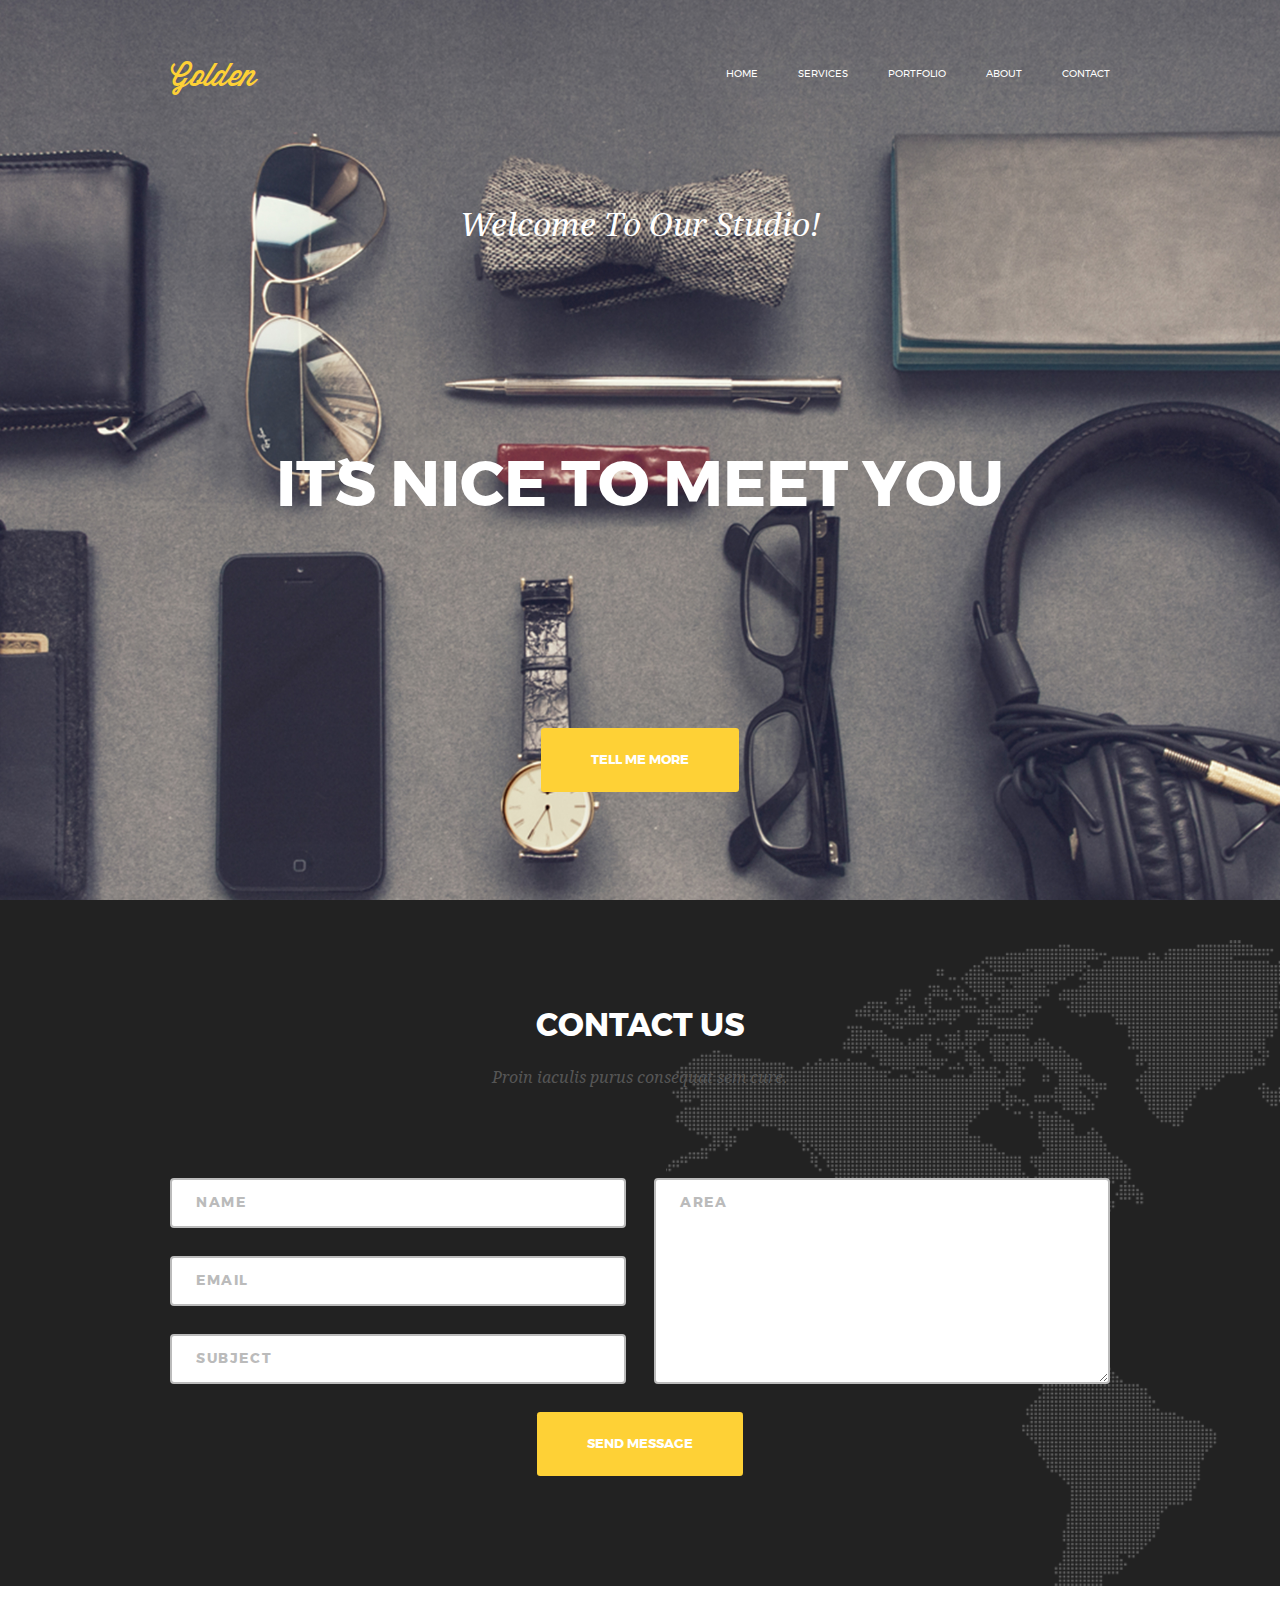
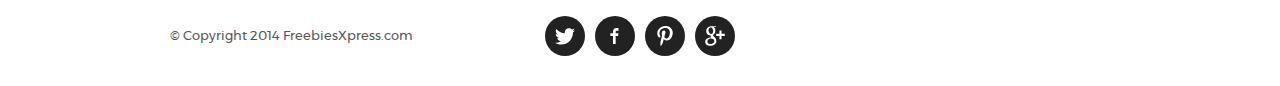
==== index.html @ 8f86c49f "first comit" ====
<!DOCTYPE html>
<html lang="en">

<head>
    <meta charset="UTF-8">
    <meta http-equiv="X-UA-Compatible" content="IE=edge">
    <meta name="viewport" content="width=device-width, initial-scale=1.0">
    <title>Golden One</title>
    <link rel="stylesheet" href="./style/style.css">
    <link rel="stylesheet" href="./style/font-family.css">
</head>

<body>
    <div class="container">

        <header class="header">
            <div class="wrapper">
                <div class="nav">
                    <div class="logo">Golden</div>
                    <nav class="menu">
                        <a href="#" class="menu_item">home</a>
                        <a href="#" class="menu_item">services</a>
                        <a href="#" class="menu_item">portfolio</a>
                        <a href="#" class="menu_item">about</a>
                        <a href="#" class="menu_item">contact</a>
                    </nav>
                </div>
                <div class="title-container">
                    <div class="subtitle">Welcome to our studio!</div>
                    <h1 class="title">it`s nice to meet you</h1>
                    <button>tell me more</button>
                </div>
            </div>
        </header>

        <main class="main">

            <div class="contact-container">
                <div class="wrapper">
                    <h2 class="title">Contact us</h2>
                    <div class="subtitle">Proin iaculis purus consequat sem cure.</div>
                    <form action="post">
                        <input class="input-data" type="text" id="name" placeholder="name">
                        <input class="input-data" type="email" id="email" placeholder="email">
                        <input class="input-data" type="text" id="subject" placeholder="subject">
                        <textarea class="input-data" name="message" id="message" cols="auto" rows="auto" placeholder="area"></textarea>
                        <button type="submit">send message</button>
                    </form>
                </div>
            </div>

        </main>
        <footer class="footer">
            <div class="wrapper">
                <div class="copyright">© Copyright 2014 FreebiesXpress.com</div>
                <div class="icons">
                    <a href="#" class="icon">
                        <svg fill="#fff" viewBox="0 0 50 50" width="100%" height="100%">
                            <path
                                d="M 50.0625 10.4375 C 48.214844 11.257813 46.234375 11.808594 44.152344 12.058594 C 46.277344 10.785156 47.910156 8.769531 48.675781 6.371094 C 46.691406 7.546875 44.484375 8.402344 42.144531 8.863281 C 40.269531 6.863281 37.597656 5.617188 34.640625 5.617188 C 28.960938 5.617188 24.355469 10.21875 24.355469 15.898438 C 24.355469 16.703125 24.449219 17.488281 24.625 18.242188 C 16.078125 17.8125 8.503906 13.71875 3.429688 7.496094 C 2.542969 9.019531 2.039063 10.785156 2.039063 12.667969 C 2.039063 16.234375 3.851563 19.382813 6.613281 21.230469 C 4.925781 21.175781 3.339844 20.710938 1.953125 19.941406 C 1.953125 19.984375 1.953125 20.027344 1.953125 20.070313 C 1.953125 25.054688 5.5 29.207031 10.199219 30.15625 C 9.339844 30.390625 8.429688 30.515625 7.492188 30.515625 C 6.828125 30.515625 6.183594 30.453125 5.554688 30.328125 C 6.867188 34.410156 10.664063 37.390625 15.160156 37.472656 C 11.644531 40.230469 7.210938 41.871094 2.390625 41.871094 C 1.558594 41.871094 0.742188 41.824219 -0.0585938 41.726563 C 4.488281 44.648438 9.894531 46.347656 15.703125 46.347656 C 34.617188 46.347656 44.960938 30.679688 44.960938 17.09375 C 44.960938 16.648438 44.949219 16.199219 44.933594 15.761719 C 46.941406 14.3125 48.683594 12.5 50.0625 10.4375 Z" />
                        </svg>
                    </a>
                    <a href="#" class="icon">
                        <svg fill="#fff" viewBox="0 0 30 30" width="100%" height="100%">
                            <path
                                d="M12,27V15H8v-4h4V8.852C12,4.785,13.981,3,17.361,3c1.619,0,2.475,0.12,2.88,0.175V7h-2.305C16.501,7,16,7.757,16,9.291V11 h4.205l-0.571,4H16v12H12z" />
                        </svg>
                    </a>
                    <a href="#" class="icon">
                        <svg fill="#fff" viewBox="0 0 774 1000.2" width="100%" height="100%">
                            <path
                                d="M0 359c0-42 8.8-83.7 26.5-125s43-79.7 76-115 76.3-64 130-86S345.7 0 411 0c106 0 193 32.7 261 98s102 142.3 102 231c0 114-28.8 208.2-86.5 282.5S555.3 723 464 723c-30 0-58.2-7-84.5-21s-44.8-31-55.5-51l-40 158c-3.3 12.7-7.7 25.5-13 38.5S259.8 873 253.5 885c-6.3 12-12.7 23.3-19 34s-12.7 20.7-19 30-11.8 17.2-16.5 23.5-9 11.8-13 16.5l-6 8c-2 2.7-4.7 3.7-8 3s-5.3-2.7-6-6c0-.7-.5-5.3-1.5-14s-2-17.8-3-27.5-2-22.2-3-37.5-1.3-30.2-1-44.5 1.3-30.2 3-47.5 4.2-33.3 7.5-48c7.3-31.3 32-135.7 74-313-5.3-10.7-9.7-23.5-13-38.5s-5-27.2-5-36.5l-1-15c0-42.7 10.8-78.2 32.5-106.5S303.3 223 334 223c24.7 0 43.8 8.2 57.5 24.5S412 284.3 412 309c0 15.3-2.8 34.2-8.5 56.5s-13.2 48-22.5 77-16 52.5-20 70.5c-6.7 30-.8 56 17.5 78s42.8 33 73.5 33c52.7 0 96.2-29.8 130.5-89.5S634 402.7 634 318c0-64.7-21-117.5-63-158.5S470.3 98 395 98c-84 0-152.2 27-204.5 81S112 297.7 112 373c0 44.7 12.7 82.3 38 113 8.7 10 11.3 20.7 8 32-1.3 3.3-3.3 11-6 23s-4.7 19.7-6 23c-1.3 7.3-4.7 12.2-10 14.5s-11.3 2.2-18-.5c-39.3-16-68.8-43.5-88.5-82.5S0 411 0 359z" />
                        </svg>
                    </a>
                    <a href="#" class="icon">
                        <svg fill="#fff" width="100%" height="100%" viewBox="0 0 1000 1000">
                            <path
                                d="M62,254.4c0,83.2,27.3,143.2,81.1,178.5c44,28.9,95.2,33.2,121.7,33.2c6.5,0,11.6-0.3,15.2-0.5c0,0-8.4,55.9,32.3,111.2l-1.8,0c-70.5,0-300.4,15-300.4,207.5C10,980,221.2,989.9,263.5,989.9c3.3,0,5.2-0.1,5.2-0.1c0.5,0,3.5,0.1,8.7,0.1c27.2,0,97.5-3.5,162.7-35.8c84.6-41.9,127.6-114.6,127.6-216.3c0-98.3-65.4-156.8-113.2-199.5c-29.2-26-54.3-48.5-54.3-70.4c0-22.3,18.4-39,41.7-60.2c37.7-34.3,73.2-83.1,73.2-175.5c0-81.2-10.3-135.6-74-170.2c6.6-3.5,30.1-6,41.7-7.6c34.5-4.8,85-10.2,85-38.9V10H316.3C313.8,10.1,62,19.6,62,254.4z M467.9,756.2c4.8,78.3-61,136.1-159.7,143.4c-100.3,7.5-182.9-38.5-187.7-116.7c-2.3-37.6,13.9-74.4,45.7-103.7c32.2-29.7,76.5-48,124.6-51.7c5.7-0.4,11.3-0.6,16.9-0.6C400.5,626.9,463.4,682.5,467.9,756.2z M402.3,200.8c24.7,88.4-12.6,180.7-71.9,197.8c-6.8,1.9-13.9,3-21,3c-54.4,0-108.3-56-128.2-133.2c-11.2-43.4-10.3-81.3,2.5-117.7c12.6-35.8,35.2-60.1,63.6-68.2c6.8-2,13.9-3,21-3C333.9,79.4,376.1,107.2,402.3,200.8z M826,393.2v-167H722.1v167H558V499h164v167H826V499h164V393.2H826z" />
                        </svg>
                    </a>
                </div>
            </div>
        </footer>
    </div>

    <!-- script -->
    <script scr="js/script.js"></script>
</body>

</html>
---- style/style.css ----
:root {
  --white: #fff;
  --orange: #fed136;
  --lightGray: #bbbbbb;
  --gray: #555555;
  --black: #222;
}

* {
  margin: 0;
  padding: 0;
  -webkit-box-sizing: border-box;
          box-sizing: border-box;
  list-style: none;
  text-decoration: none;
}

html,
body {
  height: 100%;
  color: var(--black);
  font-family: "roboto_slab";
}

h1,
h2,
h3,
h4,
.title {
  font-family: "montserrat";
  font-weight: bold;
  text-align: center;
}

h1,
h2 {
  text-transform: uppercase;
}

h2 {
  font-size: 2rem;
}

h3,
h4 {
  text-transform: capitalize;
}

button {
  font-family: "montserrat";
  font-weight: bold;
  text-transform: uppercase;
  color: var(--white);
  padding: 25px 50px;
  background-color: var(--orange);
  border: none;
  border-radius: 0.2rem;
  display: block;
  margin: 0 auto;
}

.subtitle {
  font-family: "droid_serif";
  font-style: italic;
  text-align: center;
  margin-top: 1.5rem;
}

.wrapper {
  max-width: 940px;
  margin: 0 auto;
}

.container {
  min-height: 100%;
  display: -webkit-box;
  display: -ms-flexbox;
  display: flex;
  -webkit-box-orient: vertical;
  -webkit-box-direction: normal;
      -ms-flex-direction: column;
          flex-direction: column;
  -webkit-box-pack: justify;
      -ms-flex-pack: justify;
          justify-content: space-between;
}

.header {
  background-image: url("../media/image/Background Image@2x.jpg");
  background-position: center;
  background-size: cover;
  height: 100vh;
  width: 100%;
  color: var(--white);
  padding: 50px 0;
}

.header .wrapper {
  height: 100%;
}

.header .nav {
  display: -webkit-box;
  display: -ms-flexbox;
  display: flex;
  -webkit-box-orient: horizontal;
  -webkit-box-direction: normal;
      -ms-flex-direction: row;
          flex-direction: row;
  -webkit-box-pack: justify;
      -ms-flex-pack: justify;
          justify-content: space-between;
}

.header .nav .logo {
  font-family: "wisdom";
  font-size: 2rem;
  color: var(--orange);
}

.header .nav .menu {
  font-family: "montserrat";
  font-size: 10px;
  text-transform: uppercase;
  display: -webkit-box;
  display: -ms-flexbox;
  display: flex;
  gap: 40px;
  -webkit-box-orient: horizontal;
  -webkit-box-direction: normal;
      -ms-flex-direction: row;
          flex-direction: row;
  -webkit-box-align: center;
      -ms-flex-align: center;
          align-items: center;
}

.header .nav .menu a {
  color: var(--white);
}

@media (max-width: 550px) {
  .header .nav {
    -webkit-box-orient: vertical;
    -webkit-box-direction: normal;
        -ms-flex-direction: column;
            flex-direction: column;
    -webkit-box-align: center;
        -ms-flex-align: center;
            align-items: center;
  }
  .header .nav .logo {
    -ms-flex-item-align: start;
        align-self: flex-start;
  }
  .header .nav .menu {
    margin-top: 30px;
    gap: 20px;
  }
}

.header .title-container {
  display: -webkit-box;
  display: -ms-flexbox;
  display: flex;
  -webkit-box-orient: vertical;
  -webkit-box-direction: normal;
      -ms-flex-direction: column;
          flex-direction: column;
  -ms-flex-pack: distribute;
      justify-content: space-around;
  min-height: 100%;
}

.header h1 {
  font-size: 4rem;
}

.header .subtitle {
  font-size: 2rem;
  text-transform: capitalize;
  margin: 0;
}

.main .contact-container {
  background-color: var(--black);
  background-image: url("../media/image/contact_bg.png");
  background-repeat: no-repeat;
  background-position: right bottom;
  padding: 110px 0;
}

.main .contact-container .title {
  color: var(--white);
}

.main .contact-container .subtitle {
  color: var(--gray);
}

.main .contact-container form {
  display: -ms-grid;
  display: grid;
  -ms-grid-columns: (1fr)[2];
      grid-template-columns: repeat(2, 1fr);
  grid-gap: 28px;
  margin-top: 90px;
}

.main .contact-container form input,
.main .contact-container form textarea {
  font-family: "montserrat";
  font-weight: bold;
  color: var(--gray);
  font-size: 14px;
  letter-spacing: 0.05rem;
  background-color: var(--white);
  border: 2px solid var(--lightGray);
  border-radius: 4px;
  padding: 1rem 1.5rem;
}

.main .contact-container form input::-webkit-input-placeholder,
.main .contact-container form textarea::-webkit-input-placeholder {
  color: var(--lightGray);
  letter-spacing: 0.1rem;
  text-transform: uppercase;
}

.main .contact-container form input:-ms-input-placeholder,
.main .contact-container form textarea:-ms-input-placeholder {
  color: var(--lightGray);
  letter-spacing: 0.1rem;
  text-transform: uppercase;
}

.main .contact-container form input::-ms-input-placeholder,
.main .contact-container form textarea::-ms-input-placeholder {
  color: var(--lightGray);
  letter-spacing: 0.1rem;
  text-transform: uppercase;
}

.main .contact-container form input::placeholder,
.main .contact-container form textarea::placeholder {
  color: var(--lightGray);
  letter-spacing: 0.1rem;
  text-transform: uppercase;
}

.main .contact-container form textarea {
  -ms-grid-column: 2;
  -ms-grid-column-span: 1;
  grid-column: 2/3;
  -ms-grid-row: 1;
  -ms-grid-row-span: 3;
  grid-row: 1/4;
}

.main .contact-container form button {
  -ms-grid-column: 1;
  -ms-grid-column-span: 2;
  grid-column: 1/3;
}

@media (max-width: 768px) {
  .main .contact-container form {
    display: -ms-grid;
    display: grid;
    -ms-grid-columns: (1fr)[1];
        grid-template-columns: repeat(1, 1fr);
    -ms-grid-rows: (1fr)[6];
        grid-template-rows: repeat(6, 1fr);
    margin-left: 40px;
    margin-right: 40px;
  }
  .main .contact-container form textarea {
    -ms-grid-column: 1;
    -ms-grid-column-span: 1;
    grid-column: 1/2;
    -ms-grid-row: 4;
    -ms-grid-row-span: 2;
    grid-row: 4/6;
  }
  .main .contact-container form button {
    -ms-grid-column: 1;
    -ms-grid-column-span: 1;
    grid-column: 1/2;
  }
}

.footer {
  background-color: var(--white);
  padding: 30px 0;
  position: relative;
}

.footer .wrapper {
  display: -webkit-box;
  display: -ms-flexbox;
  display: flex;
  gap: 20px;
}

.footer .copyright {
  font-family: "montserrat";
  font-size: 0.8rem;
  color: var(--gray);
  -ms-flex-item-align: center;
      -ms-grid-row-align: center;
      align-self: center;
  position: absolute;
  text-align: center;
}

.footer .icons {
  display: -webkit-box;
  display: -ms-flexbox;
  display: flex;
  gap: 10px;
  margin: 0 auto;
}

.footer .icon {
  width: 40px;
  height: 40px;
  padding: 10px;
  background-color: var(--black);
  border-radius: 50%;
}

@media (max-width: 820px) {
  .footer {
    padding-bottom: 80px;
  }
  .footer .copyright {
    left: 50%;
    bottom: 30px;
    -webkit-transform: translate(-50%);
            transform: translate(-50%);
  }
}
/*# sourceMappingURL=style.css.map */
---- style/font-family.css ----
@font-face {
  font-family: 'wisdom';
  src: url("../font-family/d6ced0df95b7cc53e0eae88817930d08-webfont.woff2") format("woff2"), url("../font-family/d6ced0df95b7cc53e0eae88817930d08-webfont.woff") format("woff");
  font-weight: normal;
  font-style: normal;
}

@font-face {
  font-family: 'roboto_slab';
  src: url("../font-family/robotoslab-regular-webfont.woff2") format("woff2"), url("../font-family/robotoslab-regular-webfont.woff") format("woff");
  font-weight: normal;
  font-style: normal;
}

@font-face {
  font-family: 'montserrat';
  src: url("../font-family/montserrat-regular-webfont.woff2") format("woff2"), url("../font-family/montserrat-regular-webfont.woff") format("woff");
  font-weight: normal;
  font-style: normal;
}

@font-face {
  font-family: 'montserrat';
  src: url("../font-family/montserrat-bold-webfont.woff2") format("woff2"), url("../font-family/montserrat-bold-webfont.woff") format("woff");
  font-weight: bold;
  font-style: normal;
}

@font-face {
  font-family: 'droid_serif';
  src: url("../font-family/droidserif-italic-webfont.woff2") format("woff2"), url("../font-family/droidserif-italic-webfont.woff") format("woff");
  font-weight: normal;
  font-style: italic;
}
/*# sourceMappingURL=font-family.css.map */
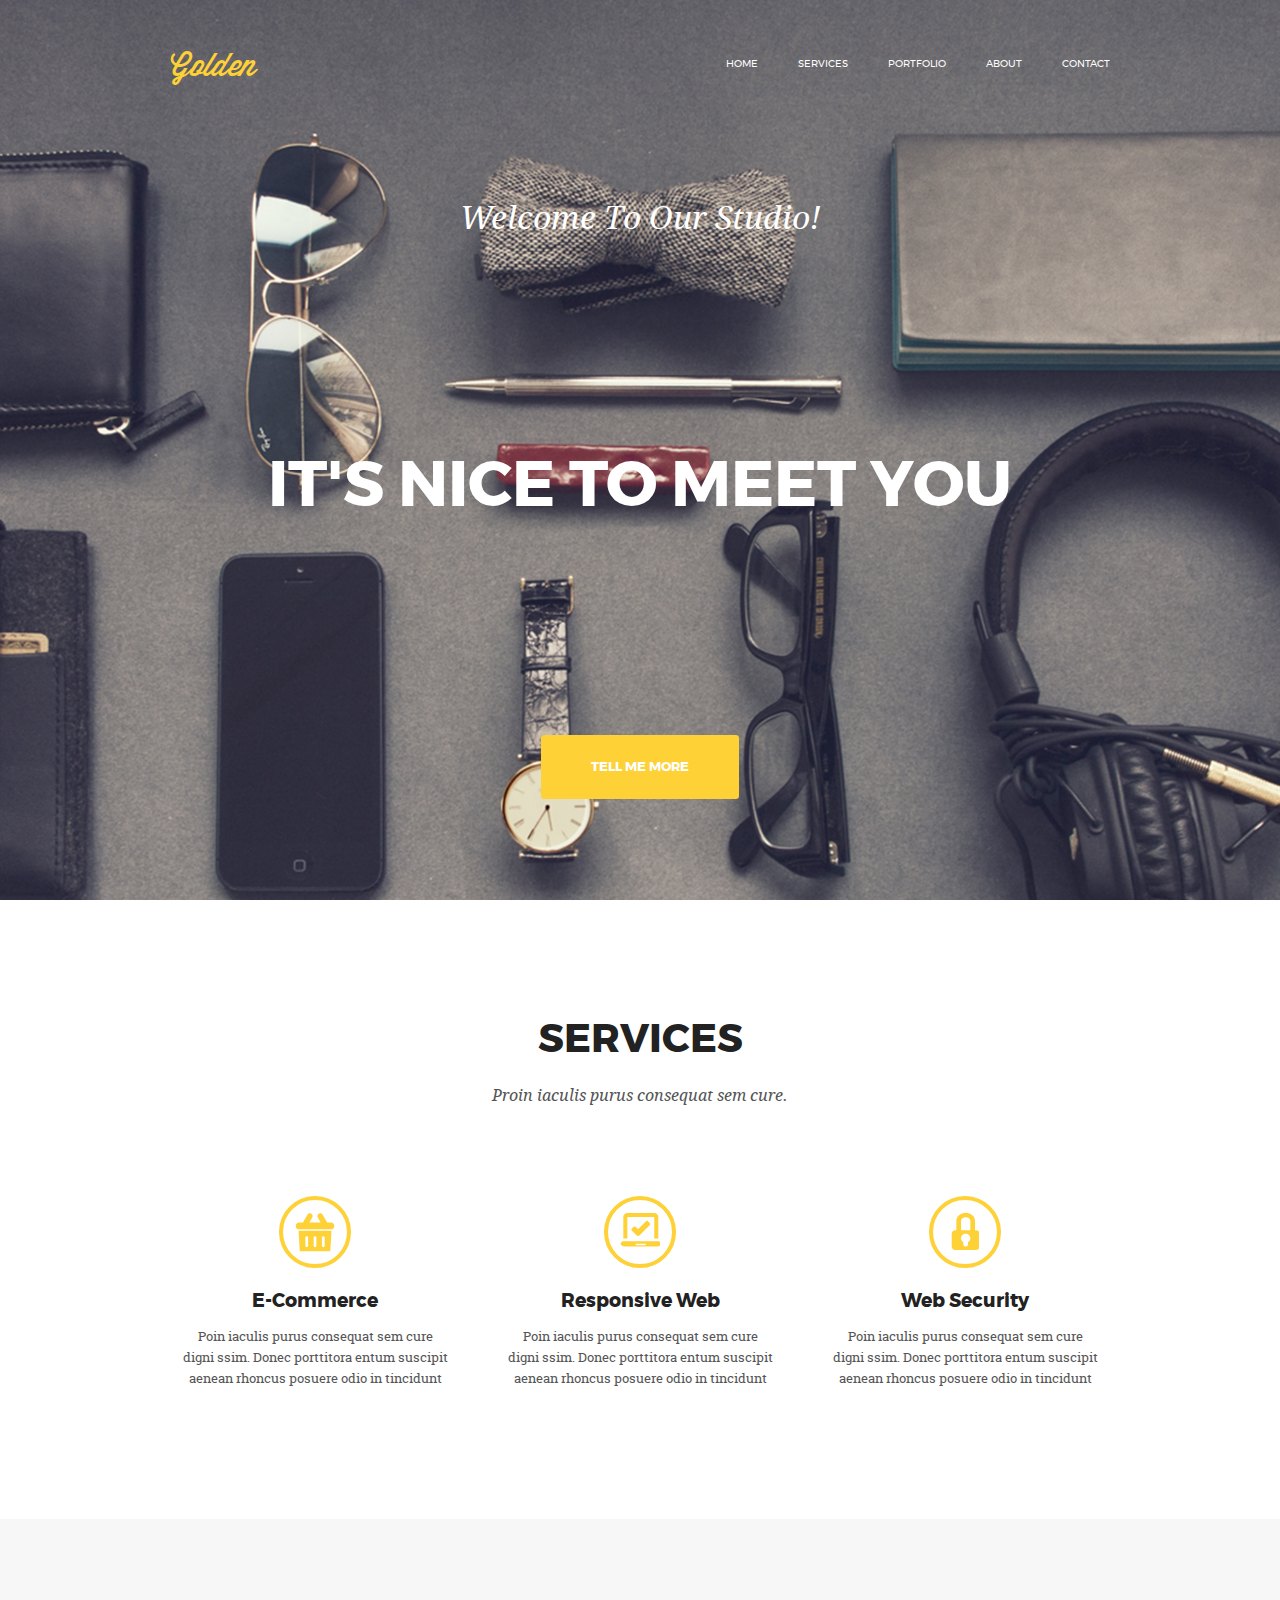
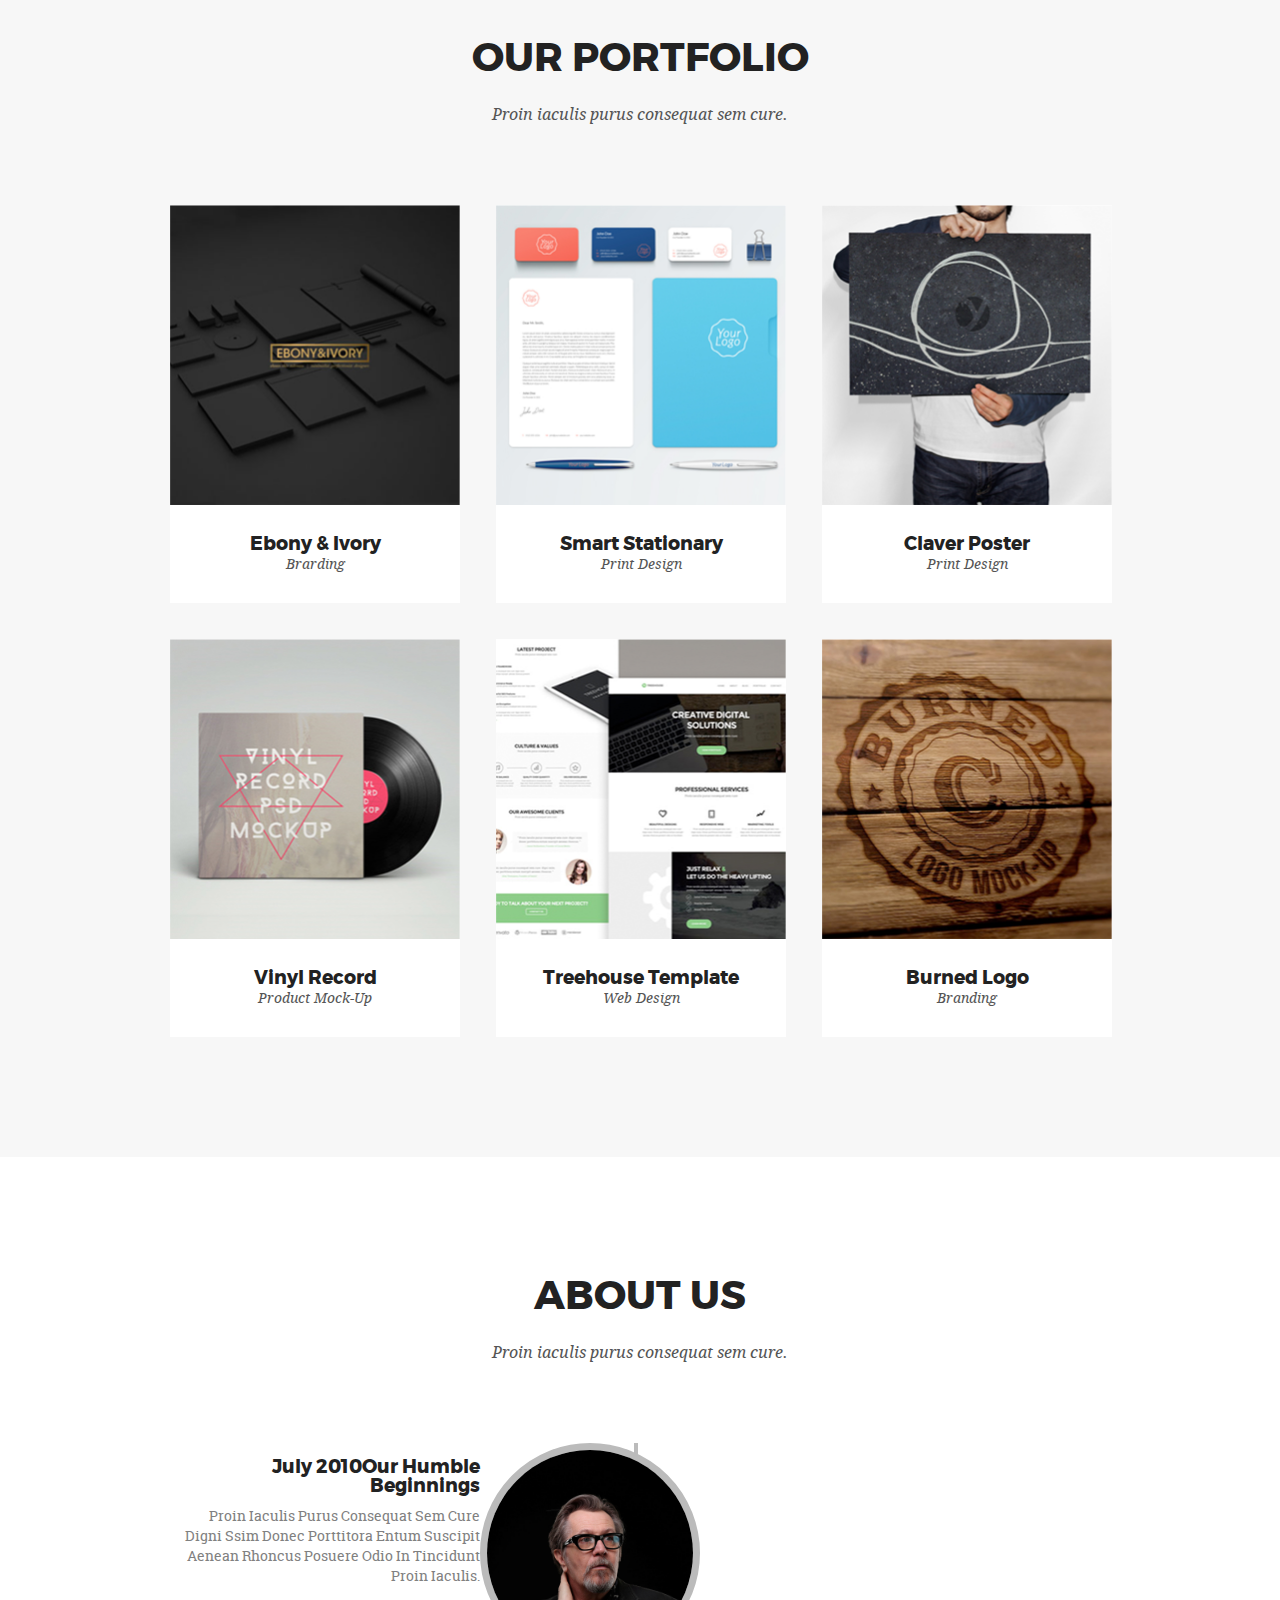
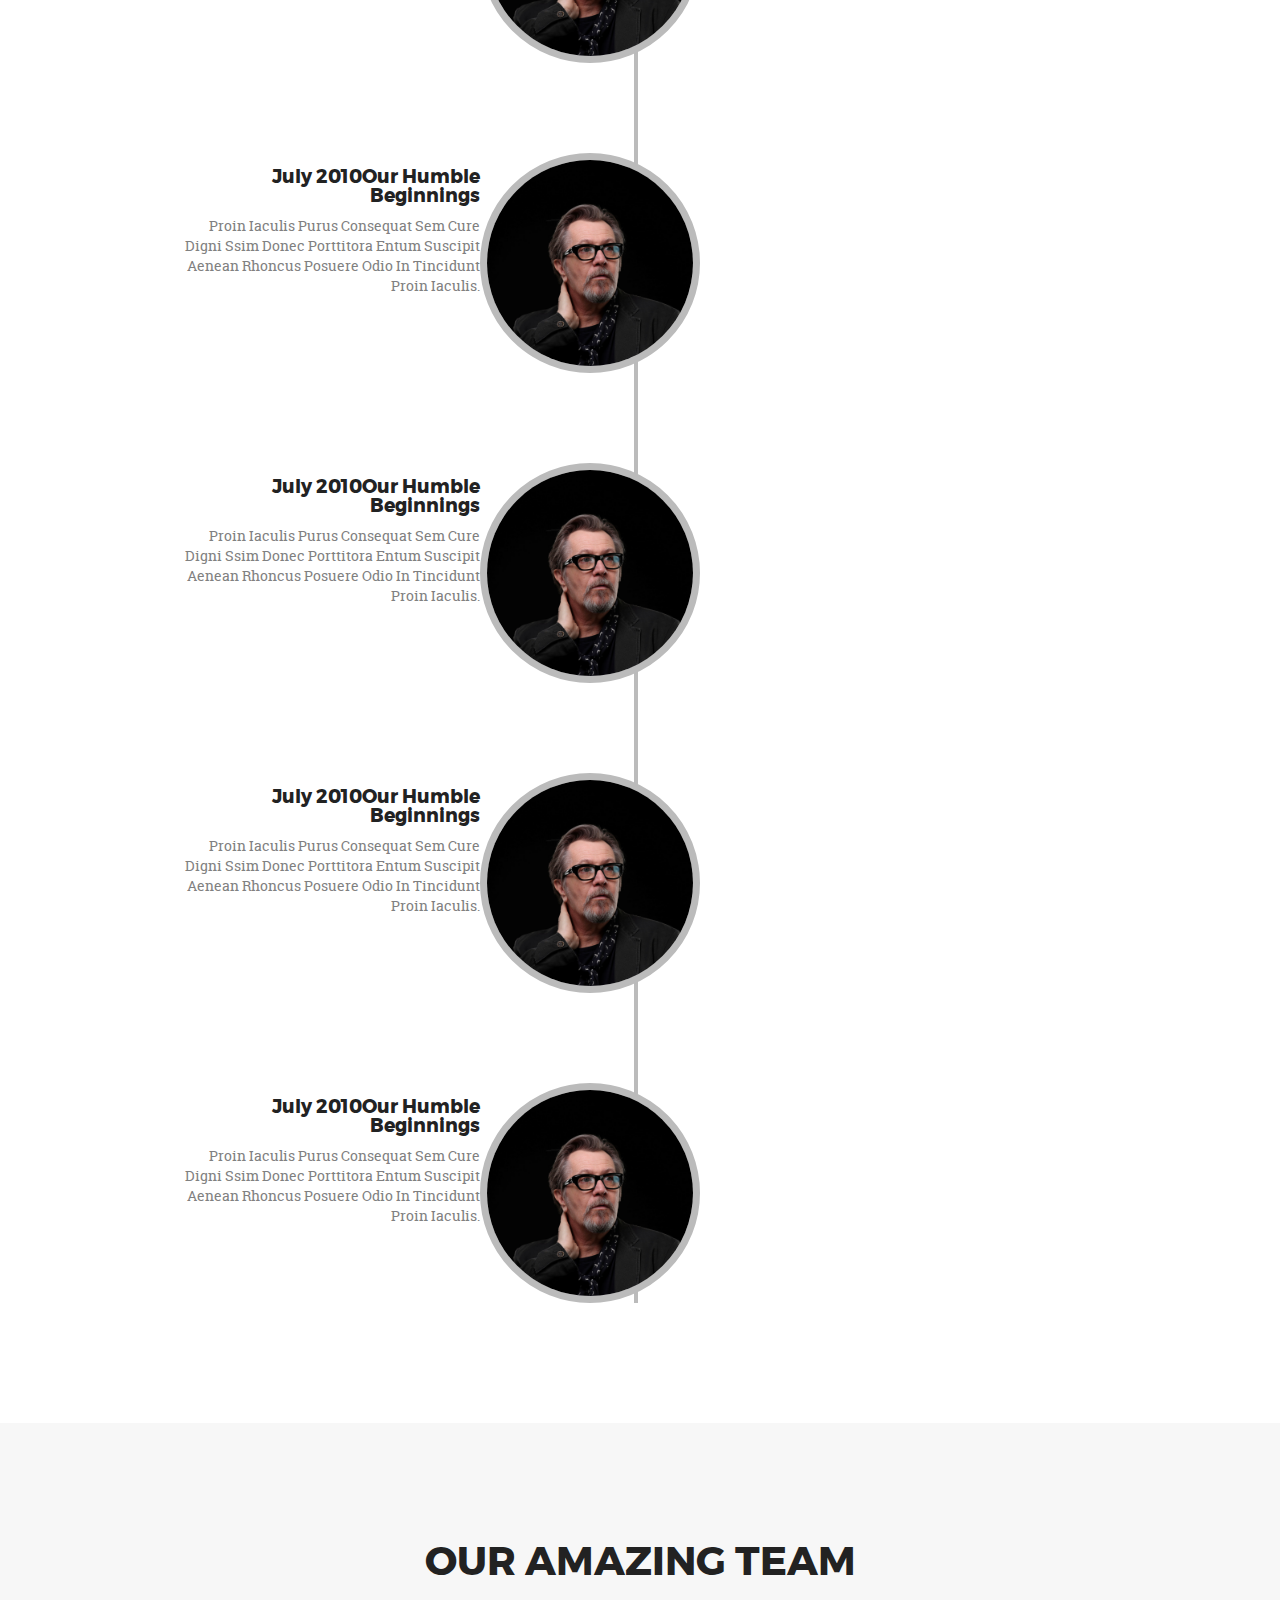
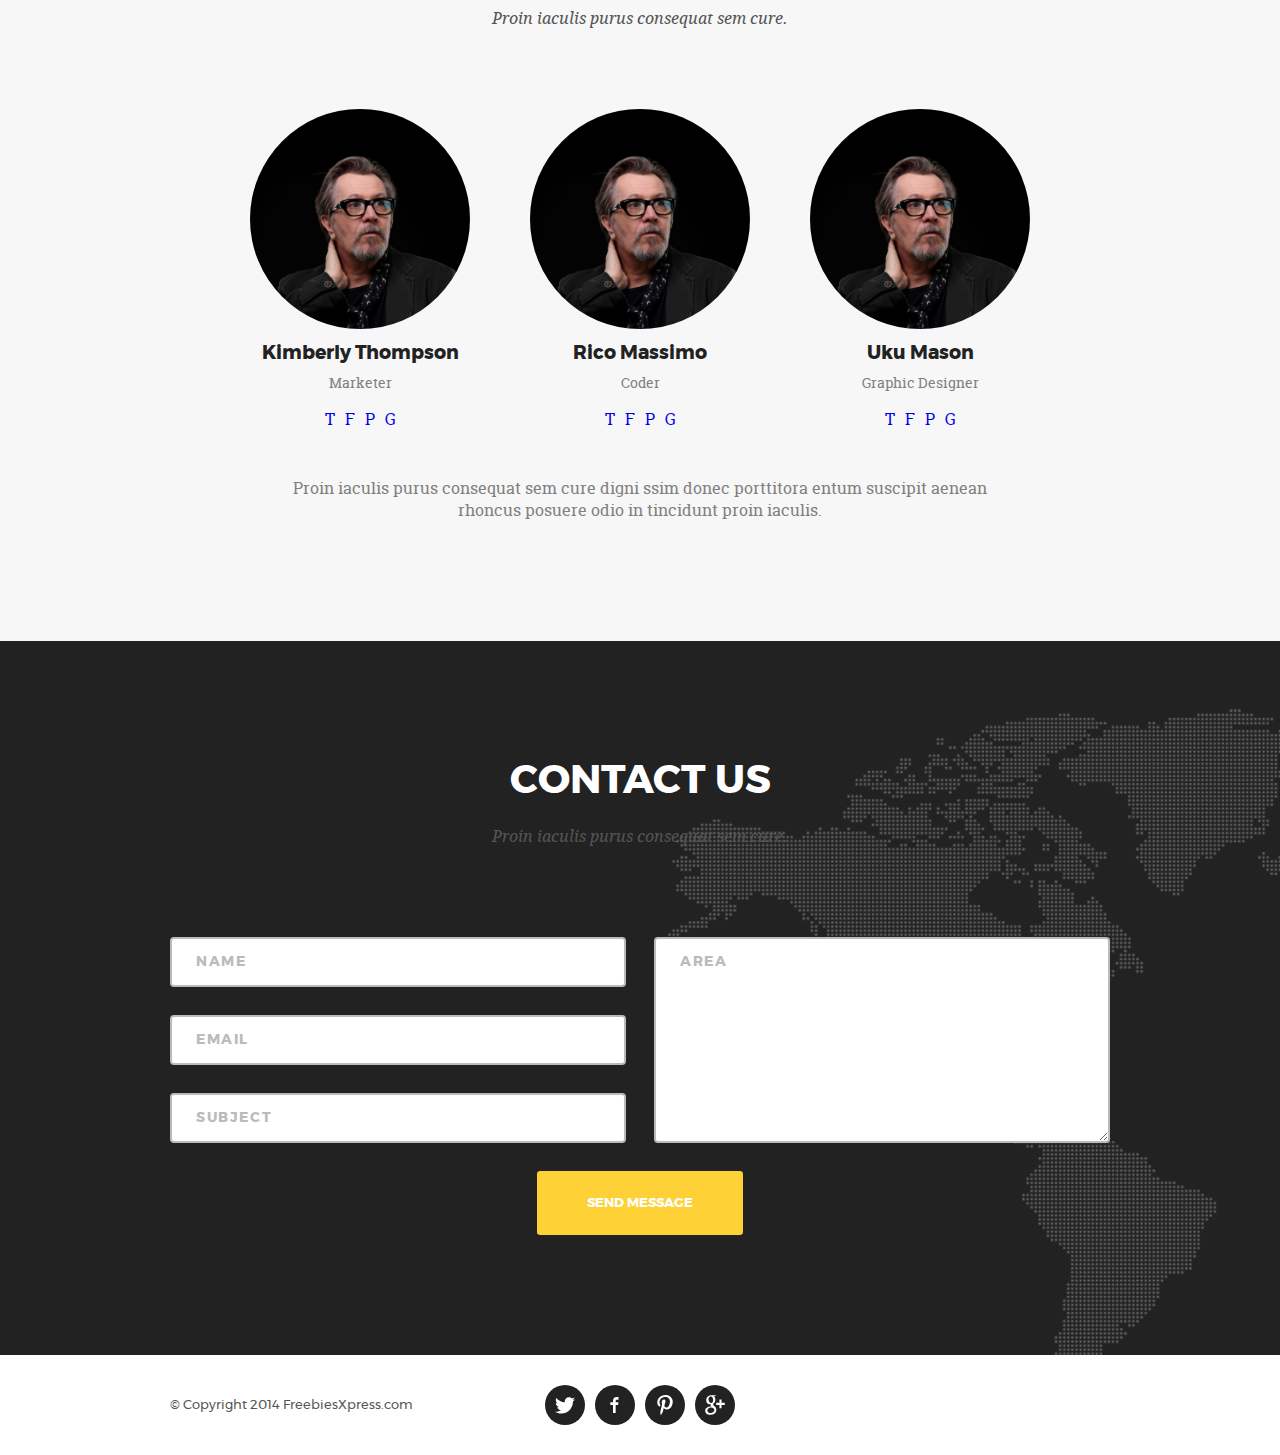
==== commit 9455b9f0: "add content in index.html" ====
--- a/index.html
+++ b/index.html
@@ -27,7 +27,7 @@
                 </div>
                 <div class="title-container">
                     <div class="subtitle">Welcome to our studio!</div>
-                    <h1 class="title">it`s nice to meet you</h1>
+                    <h1 class="title">it's nice to meet you</h1>
                     <button>tell me more</button>
                 </div>
             </div>
@@ -35,15 +35,220 @@
 
         <main class="main">
 
+            <div class="services-container">
+                <div class="wrapper">
+                    <h2>services</h2>
+                    <div class="subtitle">Proin iaculis purus consequat sem cure.</div>
+                    <div class="cards-container">
+                        <div class="card">
+                            <div class="icon">
+                                <svg width="40px" height="39px">
+                                    <path fill-rule="evenodd"
+                                        d="M35.860,16.331 L4.197,16.331 C2.296,16.331 0.755,14.790 0.755,12.889 C0.755,10.989 2.296,9.448 4.197,9.448 L8.091,9.448 C8.152,9.227 8.232,9.010 8.351,8.802 L12.481,1.649 C13.242,0.332 14.925,-0.120 16.242,0.641 C17.559,1.402 18.010,3.085 17.250,4.402 L14.337,9.448 L25.719,9.448 L22.806,4.402 C22.046,3.085 22.497,1.402 23.814,0.641 C25.131,-0.120 26.815,0.332 27.575,1.649 L31.705,8.802 C31.825,9.010 31.904,9.227 31.965,9.448 L35.860,9.448 C37.761,9.448 39.302,10.989 39.302,12.889 C39.302,14.790 37.761,16.331 35.860,16.331 ZM35.277,38.358 L4.779,38.358 L3.588,17.708 L36.469,17.708 L35.277,38.358 ZM13.145,24.591 C13.145,23.830 12.528,23.215 11.768,23.215 C11.008,23.215 10.392,23.830 10.392,24.591 L10.392,32.851 C10.392,33.611 11.008,34.228 11.768,34.228 C12.528,34.228 13.145,33.611 13.145,32.851 L13.145,24.591 ZM21.405,24.591 C21.405,23.830 20.789,23.215 20.028,23.215 C19.268,23.215 18.652,23.830 18.652,24.591 L18.652,32.851 C18.652,33.611 19.268,34.228 20.028,34.228 C20.789,34.228 21.405,33.611 21.405,32.851 L21.405,24.591 ZM29.665,24.591 C29.665,23.830 29.048,23.215 28.288,23.215 C27.528,23.215 26.911,23.830 26.911,24.591 L26.911,32.851 C26.911,33.611 27.528,34.228 28.288,34.228 C29.048,34.228 29.665,33.611 29.665,32.851 L29.665,24.591 Z" />
+                                </svg>
+                            </div>
+                            <h3>E-Commerce</h3>
+                            <p>Poin iaculis purus consequat sem cure digni ssim. Donec porttitora entum suscipit aenean
+                                rhoncus posuere odio in tincidunt</p>
+                        </div>
+                        <div class="card">
+                            <div class="icon">
+                                <svg width="40px" height="40px">
+                                    <path fill-rule="evenodd"
+                                        d="M36.954,34.534 L4.666,34.534 C3.180,34.534 0.630,33.329 0.630,31.843 C0.630,30.357 1.834,29.152 3.320,29.152 L38.300,29.152 C39.786,29.152 40.991,30.357 40.991,31.843 C40.991,33.329 38.440,34.534 36.954,34.534 ZM24.846,31.843 L16.774,31.843 C16.031,31.843 15.429,32.144 15.429,32.516 C15.429,32.887 16.031,33.189 16.774,33.189 L24.846,33.189 C25.589,33.189 26.192,32.887 26.192,32.516 C26.192,32.144 25.589,31.843 24.846,31.843 ZM15.565,14.781 L18.048,17.275 L26.050,9.237 C26.573,8.711 27.421,8.711 27.944,9.237 L29.839,11.139 C30.362,11.665 30.362,12.517 29.839,13.042 L19.421,23.506 C18.972,23.957 18.295,23.997 17.778,23.675 C17.338,23.784 16.856,23.689 16.512,23.343 L11.777,18.587 C11.254,18.061 11.254,17.210 11.777,16.684 L13.671,14.781 C14.194,14.256 15.042,14.256 15.565,14.781 ZM34.264,4.936 L7.356,4.936 L7.356,26.462 L3.320,26.462 L3.320,23.771 L3.568,23.771 C3.417,23.348 3.320,22.900 3.320,22.426 L3.320,4.936 C3.320,2.707 5.127,0.900 7.356,0.900 L34.264,0.900 C36.493,0.900 38.300,2.707 38.300,4.936 L38.300,22.426 C38.300,22.900 38.203,23.348 38.053,23.771 L38.300,23.771 L38.300,26.462 L34.264,26.462 L34.264,4.936 Z" />
+                                </svg>
+                            </div>
+                            <h3>responsive web</h3>
+                            <p>Poin iaculis purus consequat sem cure digni ssim. Donec porttitora entum suscipit aenean
+                                rhoncus posuere odio in tincidunt</p>
+                        </div>
+                        <div class="card">
+                            <div class="icon">
+                                <svg width="28px" height="40px">
+                                    <path fill-rule="evenodd"
+                                        d="M25.184,37.965 L4.185,37.965 C2.252,37.965 0.685,36.398 0.685,34.465 L0.685,21.633 C0.685,19.699 2.252,18.132 4.185,18.132 L5.352,18.132 L5.352,8.799 C5.352,4.289 9.530,0.633 14.685,0.633 C19.839,0.633 24.018,4.289 24.018,8.799 L24.018,18.132 L25.184,18.132 C27.117,18.132 28.684,19.699 28.684,21.633 L28.684,34.465 C28.684,36.398 27.117,37.965 25.184,37.965 ZM19.351,8.799 C19.351,6.867 17.262,5.299 14.685,5.299 C12.108,5.299 10.018,6.867 10.018,8.799 L10.018,16.965 C10.018,17.377 10.130,17.766 10.304,18.132 L19.065,18.132 C19.239,17.766 19.351,17.377 19.351,16.965 L19.351,8.799 ZM14.685,21.633 C12.108,21.633 10.018,23.722 10.018,26.298 C10.018,28.021 10.963,29.509 12.352,30.318 L12.352,32.131 C12.352,33.421 13.396,34.465 14.685,34.465 C15.974,34.465 17.018,33.421 17.018,32.131 L17.018,30.318 C18.407,29.509 19.351,28.021 19.351,26.298 C19.351,23.722 17.262,21.633 14.685,21.633 Z" />
+                                </svg>
+                            </div>
+                            <h3>web security</h3>
+                            <p>Poin iaculis purus consequat sem cure digni ssim. Donec porttitora entum suscipit aenean
+                                rhoncus posuere odio in tincidunt</p>
+                        </div>
+                    </div>
+                </div>
+            </div>
+
+            <div class="portfolio-container">
+                <div class="wrapper">
+                    <h2>Our portfolio</h2>
+                    <div class="subtitle">Proin iaculis purus consequat sem cure.</div>
+                    <div class="cards-container">
+                        <div class="card">
+                            <div class="image-container">
+                                <img src="./media/image/Image@2x.jpg" alt="image">
+                            </div>
+                            <h3>Ebony & Ivory</h3>
+                            <div class="subtitle">Brarding</div>
+                        </div>
+                        <div class="card">
+                            <div class="image-container">
+                                <img src="./media/image/Image@2x_1.jpg" alt="image">
+                            </div>
+                            <h3>smart stationary</h3>
+                            <div class="subtitle">Print Design</div>
+                        </div>
+                        <div class="card">
+                            <div class="image-container">
+                                <img src="./media/image/Image@2x_2.jpg" alt="image">
+                            </div>
+                            <h3>claver poster</h3>
+                            <div class="subtitle">print design</div>
+                        </div>
+                        <div class="card">
+                            <div class="image-container">
+                                <img src="./media/image/Image@2x_3.jpg" alt="image">
+                            </div>
+                            <h3>Vinyl record</h3>
+                            <div class="subtitle">product mock-up</div>
+                        </div>
+                        <div class="card">
+                            <div class="image-container">
+                                <img src="./media/image/Image@2x_4.jpg" alt="image">
+                            </div>
+                            <h3>Treehouse template</h3>
+                            <div class="subtitle">web design</div>
+                        </div>
+                        <div class="card">
+                            <div class="image-container">
+                                <img src="./media/image/Image@2x_5.jpg" alt="image">
+                            </div>
+                            <h3>burned logo</h3>
+                            <div class="subtitle">branding</div>
+                        </div>
+                    </div>
+                </div>
+            </div>
+
+            <div class="about-container">
+                <div class="wrapper">
+                    <h2>about us</h2>
+                    <div class="subtitle">Proin iaculis purus consequat sem cure.</div>
+                    <div class="cards-container">
+
+                        <div class="card">
+                            <div class="content">
+                                <h3>July 2010<span>Our humble beginnings</span></h3>
+                                <p>Proin iaculis purus consequat sem cure digni ssim donec porttitora entum suscipit aenean rhoncus posuere odio in tincidunt proin iaculis.</p>    
+                            </div>
+                            <div class="image-container">
+                                <img src="./media/image/GarryOldman.jpg" alt="image">
+                            </div>
+                        </div>
+
+                        <div class="card">
+                            <div class="content">
+                                <h3>July 2010<span>Our humble beginnings</span></h3>
+                                <p>Proin iaculis purus consequat sem cure digni ssim donec porttitora entum suscipit aenean rhoncus posuere odio in tincidunt proin iaculis.</p>    
+                            </div>
+                            <div class="image-container">
+                                <img src="./media/image/GarryOldman.jpg" alt="image">
+                            </div>
+                        </div>
+
+                        <div class="card">
+                            <div class="content">
+                                <h3>July 2010<span>Our humble beginnings</span></h3>
+                                <p>Proin iaculis purus consequat sem cure digni ssim donec porttitora entum suscipit aenean rhoncus posuere odio in tincidunt proin iaculis.</p>    
+                            </div>
+                            <div class="image-container">
+                                <img src="./media/image/GarryOldman.jpg" alt="image">
+                            </div>
+                        </div>
+
+                        <div class="card">
+                            <div class="content">
+                                <h3>July 2010<span>Our humble beginnings</span></h3>
+                                <p>Proin iaculis purus consequat sem cure digni ssim donec porttitora entum suscipit aenean rhoncus posuere odio in tincidunt proin iaculis.</p>    
+                            </div>
+                            <div class="image-container">
+                                <img src="./media/image/GarryOldman.jpg" alt="image">
+                            </div>
+                        </div>
+
+                        <div class="card">
+                            <div class="content">
+                                <h3>July 2010<span>Our humble beginnings</span></h3>
+                                <p>Proin iaculis purus consequat sem cure digni ssim donec porttitora entum suscipit aenean rhoncus posuere odio in tincidunt proin iaculis.</p>    
+                            </div>
+                            <div class="image-container">
+                                <img src="./media/image/GarryOldman.jpg" alt="image">
+                            </div>
+                        </div>
+
+                    </div>
+                </div>
+            </div>
+
+            <div class="team-container">
+                <div class="wrapper">
+                    <h2>Our amazing team</h2>
+                    <div class="subtitle">Proin iaculis purus consequat sem cure.</div>
+                    <div class="cards-container">
+                        <div class="card">
+                            <div class="image-container">
+                                <img src="./media/image/GarryOldman.jpg" alt="image">
+                            </div>
+                            <h3>Kimberly Thompson</h3>
+                            <p>marketer</p>
+                            <div class="social-container">
+                                <a href="#" data-twiter="">t</a>
+                                <a href="#" data-facebook="">f</a>
+                                <a href="#" data-pinterest="">p</a>
+                                <a href="#" data-google="">g</a>
+                            </div>
+                        </div>
+                        <div class="card">
+                            <div class="image-container">
+                                <img src="./media/image/GarryOldman.jpg" alt="image">
+                            </div>
+                            <h3>rico massimo</h3>
+                            <p>coder</p>
+                            <div class="social-container">
+                                <a href="#" data-twiter="">t</a>
+                                <a href="#" data-facebook="">f</a>
+                                <a href="#" data-pinterest="">p</a>
+                                <a href="#" data-google="">g</a>
+                            </div>
+                        </div>
+                        <div class="card">
+                            <div class="image-container">
+                                <img src="./media/image/GarryOldman.jpg" alt="image">
+                            </div>
+                            <h3>Uku mason</h3>
+                            <p>graphic designer</p>
+                            <div class="social-container">
+                                <a href="#" data-twiter="">t</a>
+                                <a href="#" data-facebook="">f</a>
+                                <a href="#" data-pinterest="">p</a>
+                                <a href="#" data-google="">g</a>
+                            </div>
+                        </div>
+                    </div>
+                    <div class="text-container">
+                        <p>Proin iaculis purus consequat sem cure digni ssim donec porttitora entum suscipit aenean rhoncus posuere odio in tincidunt proin iaculis.</p>
+                    </div>
+                </div>
+            </div>
+
             <div class="contact-container">
                 <div class="wrapper">
-                    <h2 class="title">Contact us</h2>
+                    <h2>Contact us</h2>
                     <div class="subtitle">Proin iaculis purus consequat sem cure.</div>
                     <form action="post">
                         <input class="input-data" type="text" id="name" placeholder="name">
                         <input class="input-data" type="email" id="email" placeholder="email">
                         <input class="input-data" type="text" id="subject" placeholder="subject">
-                        <textarea class="input-data" name="message" id="message" cols="auto" rows="auto" placeholder="area"></textarea>
+                        <textarea class="input-data" name="message" id="message" cols="auto" rows="auto"
+                            placeholder="area"></textarea>
                         <button type="submit">send message</button>
                     </form>
                 </div>
@@ -87,4 +292,4 @@
     <script scr="js/script.js"></script>
 </body>
 
-</html>
+</html>--- a/style/style.css
+++ b/style/style.css
@@ -1,6 +1,7 @@
 :root {
   --white: #fff;
   --orange: #fed136;
+  --superLightGray: #f7f7f7;
   --lightGray: #bbbbbb;
   --gray: #555555;
   --black: #222;
@@ -38,7 +39,7 @@
 }
 
 h2 {
-  font-size: 2rem;
+  font-size: 2.5rem;
 }
 
 h3,
@@ -64,11 +65,13 @@
   font-style: italic;
   text-align: center;
   margin-top: 1.5rem;
+  color: var(--gray);
 }
 
 .wrapper {
   max-width: 940px;
   margin: 0 auto;
+  padding: 120px 0;
 }
 
 .container {
@@ -92,11 +95,11 @@
   height: 100vh;
   width: 100%;
   color: var(--white);
-  padding: 50px 0;
 }
 
 .header .wrapper {
   height: 100%;
+  padding: 40px 0;
 }
 
 .header .nav {
@@ -136,7 +139,7 @@
 }
 
 .header .nav .menu a {
-  color: var(--white);
+  color: inherit;
 }
 
 @media (max-width: 550px) {
@@ -174,12 +177,279 @@
 
 .header h1 {
   font-size: 4rem;
+  color: inherit;
 }
 
 .header .subtitle {
   font-size: 2rem;
   text-transform: capitalize;
   margin: 0;
+  color: inherit;
+}
+
+.main .services-container .cards-container {
+  display: -webkit-box;
+  display: -ms-flexbox;
+  display: flex;
+  -webkit-box-align: center;
+      -ms-flex-align: center;
+          align-items: center;
+  -webkit-box-pack: center;
+      -ms-flex-pack: center;
+          justify-content: center;
+  -ms-flex-wrap: wrap;
+      flex-wrap: wrap;
+  gap: 40px;
+  padding-top: 80px;
+}
+
+.main .services-container .cards-container .card {
+  padding: 10px;
+  text-align: center;
+  max-width: 285px;
+}
+
+.main .services-container .cards-container .card .icon {
+  width: 72px;
+  height: 72px;
+  border: 4px solid var(--orange);
+  border-radius: 50%;
+  display: -webkit-box;
+  display: -ms-flexbox;
+  display: flex;
+  -webkit-box-align: center;
+      -ms-flex-align: center;
+          align-items: center;
+  -webkit-box-pack: center;
+      -ms-flex-pack: center;
+          justify-content: center;
+  fill: var(--orange);
+  margin: 0 auto;
+}
+
+.main .services-container .cards-container .card h3 {
+  margin-top: 1.5rem;
+}
+
+.main .services-container .cards-container .card p {
+  color: var(--gray);
+  font-size: 0.8rem;
+  line-height: 1.3rem;
+  margin-top: 1rem;
+}
+
+.main .portfolio-container {
+  background-color: var(--superLightGray);
+}
+
+.main .portfolio-container .cards-container {
+  display: -ms-grid;
+  display: grid;
+  -ms-grid-columns: (1fr)[3];
+      grid-template-columns: repeat(3, 1fr);
+  grid-gap: 36px;
+  padding-top: 80px;
+}
+
+.main .portfolio-container .cards-container .card {
+  text-align: center;
+  text-transform: capitalize;
+  background-color: var(--white);
+}
+
+.main .portfolio-container .cards-container .card .image-container {
+  width: 290px;
+  height: 300px;
+  position: relative;
+  margin-inline: auto;
+}
+
+.main .portfolio-container .cards-container .card .image-container img {
+  width: 100%;
+  height: 100%;
+  -o-object-fit: cover;
+     object-fit: cover;
+}
+
+.main .portfolio-container .cards-container .card h3 {
+  padding-top: 30px;
+}
+
+.main .portfolio-container .cards-container .card .subtitle {
+  margin: 0;
+  padding-bottom: 30px;
+  font-size: 0.9rem;
+}
+
+@media (max-width: 1000px) {
+  .main .portfolio-container .cards-container {
+    -ms-grid-columns: (1fr)[2];
+        grid-template-columns: repeat(2, 1fr);
+  }
+  .main .portfolio-container .cards-container .card .image-container {
+    width: 100%;
+  }
+}
+
+@media (max-width: 600px) {
+  .main .portfolio-container .cards-container {
+    -ms-grid-columns: 1fr;
+        grid-template-columns: 1fr;
+  }
+}
+
+.main .about-container {
+  text-align: center;
+}
+
+.main .about-container p {
+  color: gray;
+}
+
+.main .about-container .cards-container {
+  display: -webkit-box;
+  display: -ms-flexbox;
+  display: flex;
+  -webkit-box-orient: vertical;
+  -webkit-box-direction: normal;
+      -ms-flex-direction: column;
+          flex-direction: column;
+  -webkit-box-pack: center;
+      -ms-flex-pack: center;
+          justify-content: center;
+  -webkit-box-align: center;
+      -ms-flex-align: center;
+          align-items: center;
+  gap: 90px;
+  margin-top: 80px;
+  position: relative;
+}
+
+.main .about-container .cards-container::after {
+  content: "";
+  width: 4px;
+  height: 100%;
+  background-color: var(--lightGray);
+  position: absolute;
+  top: 0;
+  right: 50%;
+  z-index: -1;
+  -webkit-transform: translate(-50%, 0);
+          transform: translate(-50%, 0);
+}
+
+.main .about-container .cards-container .card {
+  text-align: center;
+  text-transform: capitalize;
+  display: -ms-grid;
+  display: grid;
+  -ms-grid-columns: 33% 33% 33%;
+      grid-template-columns: 33% 33% 33%;
+}
+
+.main .about-container .cards-container .card .image-container {
+  width: 220px;
+  height: 220px;
+  border-radius: 50%;
+  border: 7px solid var(--lightGray);
+  overflow: hidden;
+  -ms-grid-column: 2;
+  -ms-grid-column-span: 1;
+  grid-column: 2/3;
+}
+
+.main .about-container .cards-container .card .image-container img {
+  width: 100%;
+  height: 100%;
+  -o-object-fit: cover;
+     object-fit: cover;
+}
+
+.main .about-container .cards-container .card .content {
+  -ms-grid-column: 1;
+  -ms-grid-column-span: 1;
+  grid-column: 1/2;
+}
+
+.main .about-container .cards-container .card .content h3 {
+  text-align: end;
+  padding-top: 15px;
+}
+
+.main .about-container .cards-container .card .content p {
+  text-align: end;
+  padding-top: 10px;
+  font-size: 0.9rem;
+}
+
+.main .team-container {
+  background-color: var(--superLightGray);
+  text-align: center;
+}
+
+.main .team-container p {
+  color: gray;
+}
+
+.main .team-container .cards-container {
+  display: -webkit-box;
+  display: -ms-flexbox;
+  display: flex;
+  -ms-flex-wrap: wrap;
+      flex-wrap: wrap;
+  -webkit-box-pack: center;
+      -ms-flex-pack: center;
+          justify-content: center;
+  gap: 60px;
+  padding-top: 80px;
+}
+
+.main .team-container .cards-container .card {
+  text-align: center;
+  text-transform: capitalize;
+}
+
+.main .team-container .cards-container .card .image-container {
+  width: 220px;
+  height: 220px;
+  border-radius: 50%;
+  overflow: hidden;
+  position: relative;
+  margin-inline: auto;
+}
+
+.main .team-container .cards-container .card .image-container img {
+  width: 100%;
+  height: 100%;
+  -o-object-fit: cover;
+     object-fit: cover;
+}
+
+.main .team-container .cards-container .card h3 {
+  padding-top: 15px;
+}
+
+.main .team-container .cards-container .card p {
+  padding-top: 10px;
+  font-size: 0.9rem;
+}
+
+.main .team-container .cards-container .card .social-container {
+  display: -webkit-box;
+  display: -ms-flexbox;
+  display: flex;
+  -webkit-box-pack: center;
+      -ms-flex-pack: center;
+          justify-content: center;
+  gap: 10px;
+  padding-top: 15px;
+}
+
+.main .team-container .text-container {
+  text-align: center;
+  padding-top: 47px;
+  width: 80%;
+  margin: 0 auto;
 }
 
 .main .contact-container {
@@ -187,10 +457,9 @@
   background-image: url("../media/image/contact_bg.png");
   background-repeat: no-repeat;
   background-position: right bottom;
-  padding: 110px 0;
-}
-
-.main .contact-container .title {
+}
+
+.main .contact-container h2 {
   color: var(--white);
 }
 
@@ -291,8 +560,11 @@
 
 .footer {
   background-color: var(--white);
+  position: relative;
+}
+
+.footer .wrapper {
   padding: 30px 0;
-  position: relative;
 }
 
 .footer .wrapper {
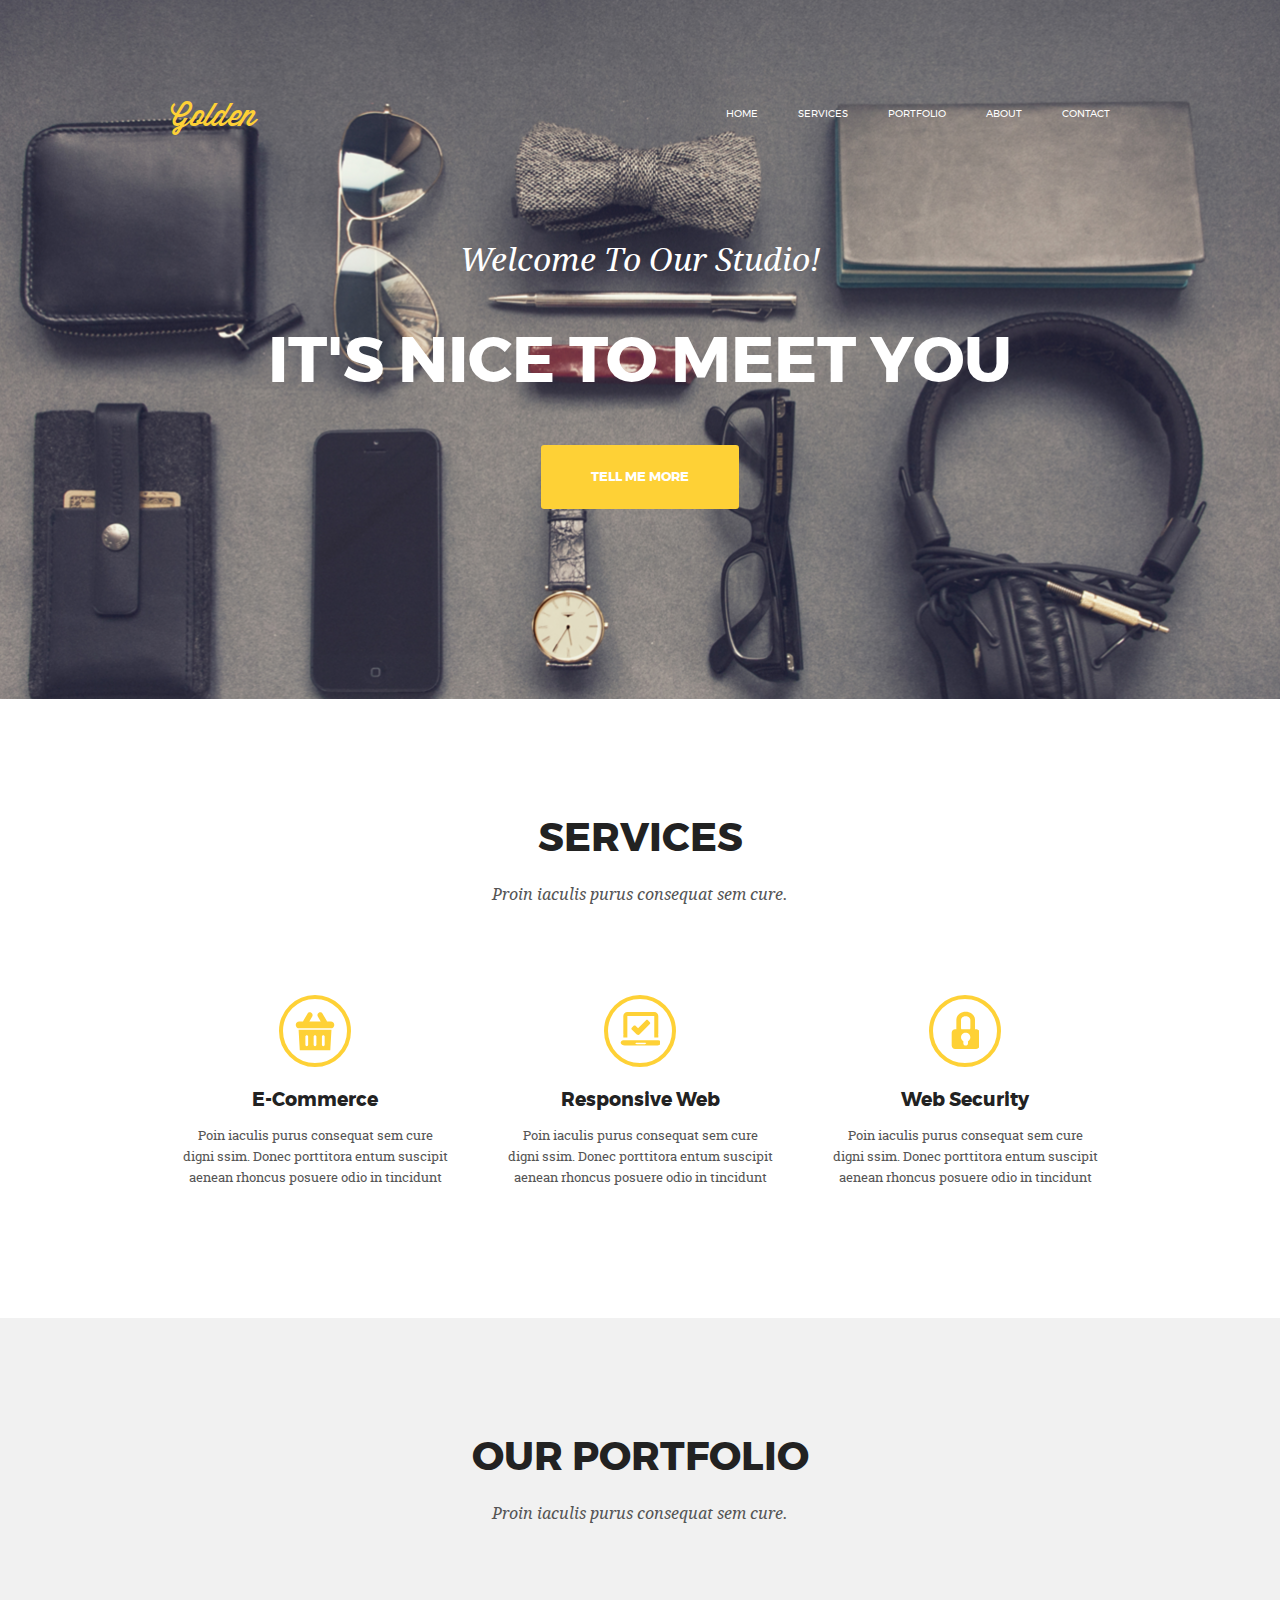
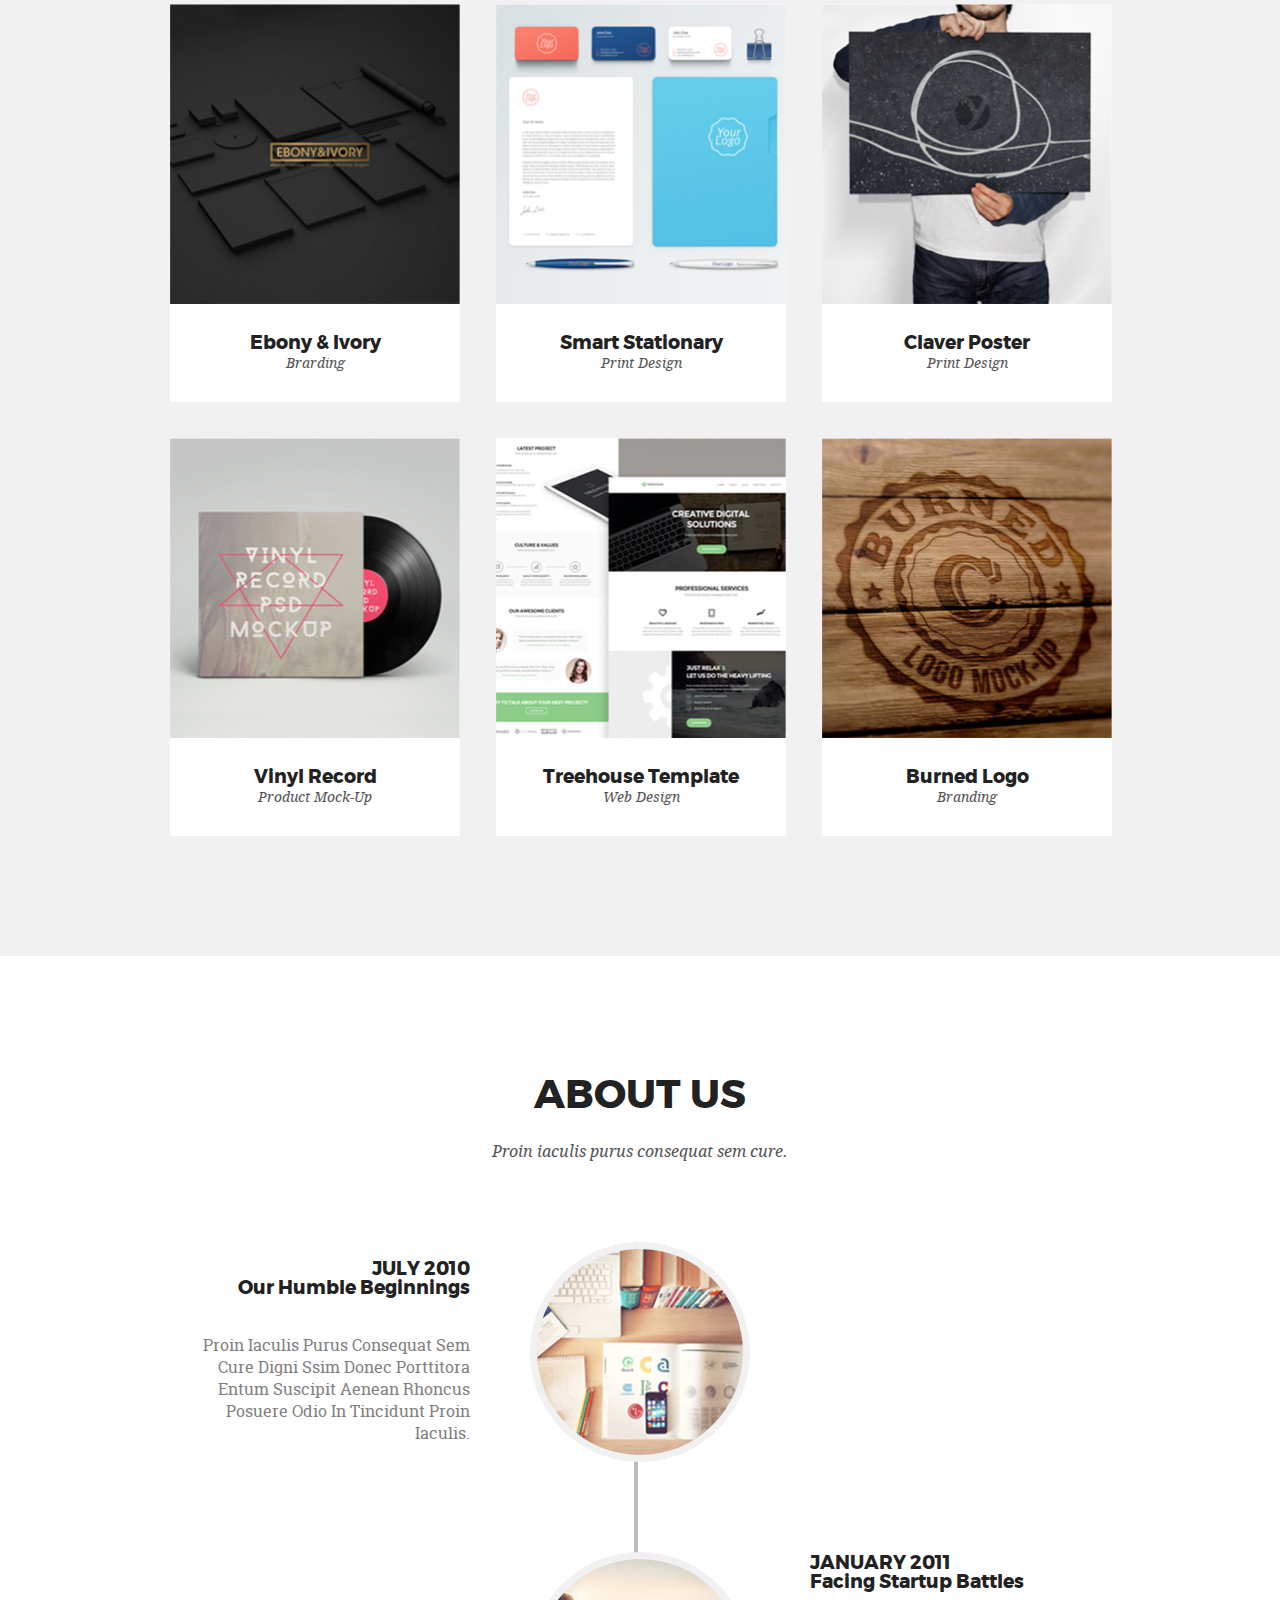
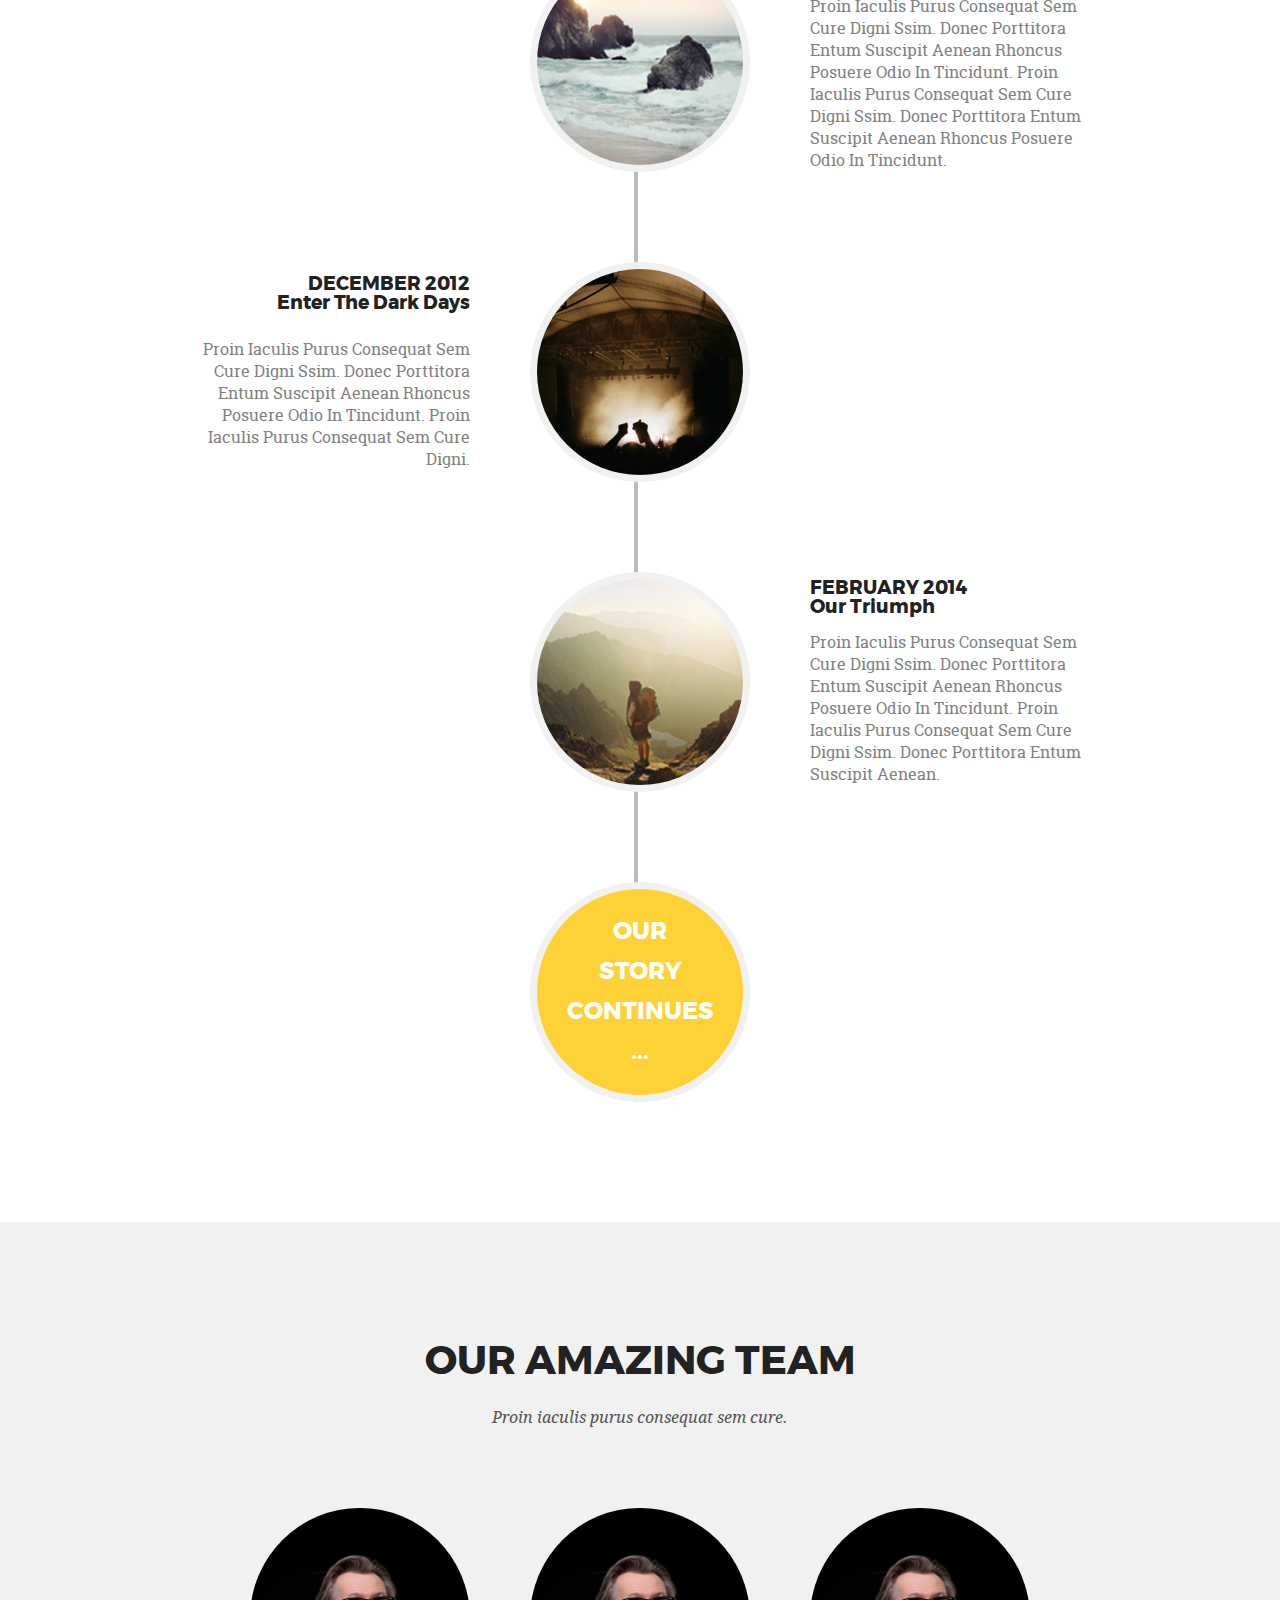
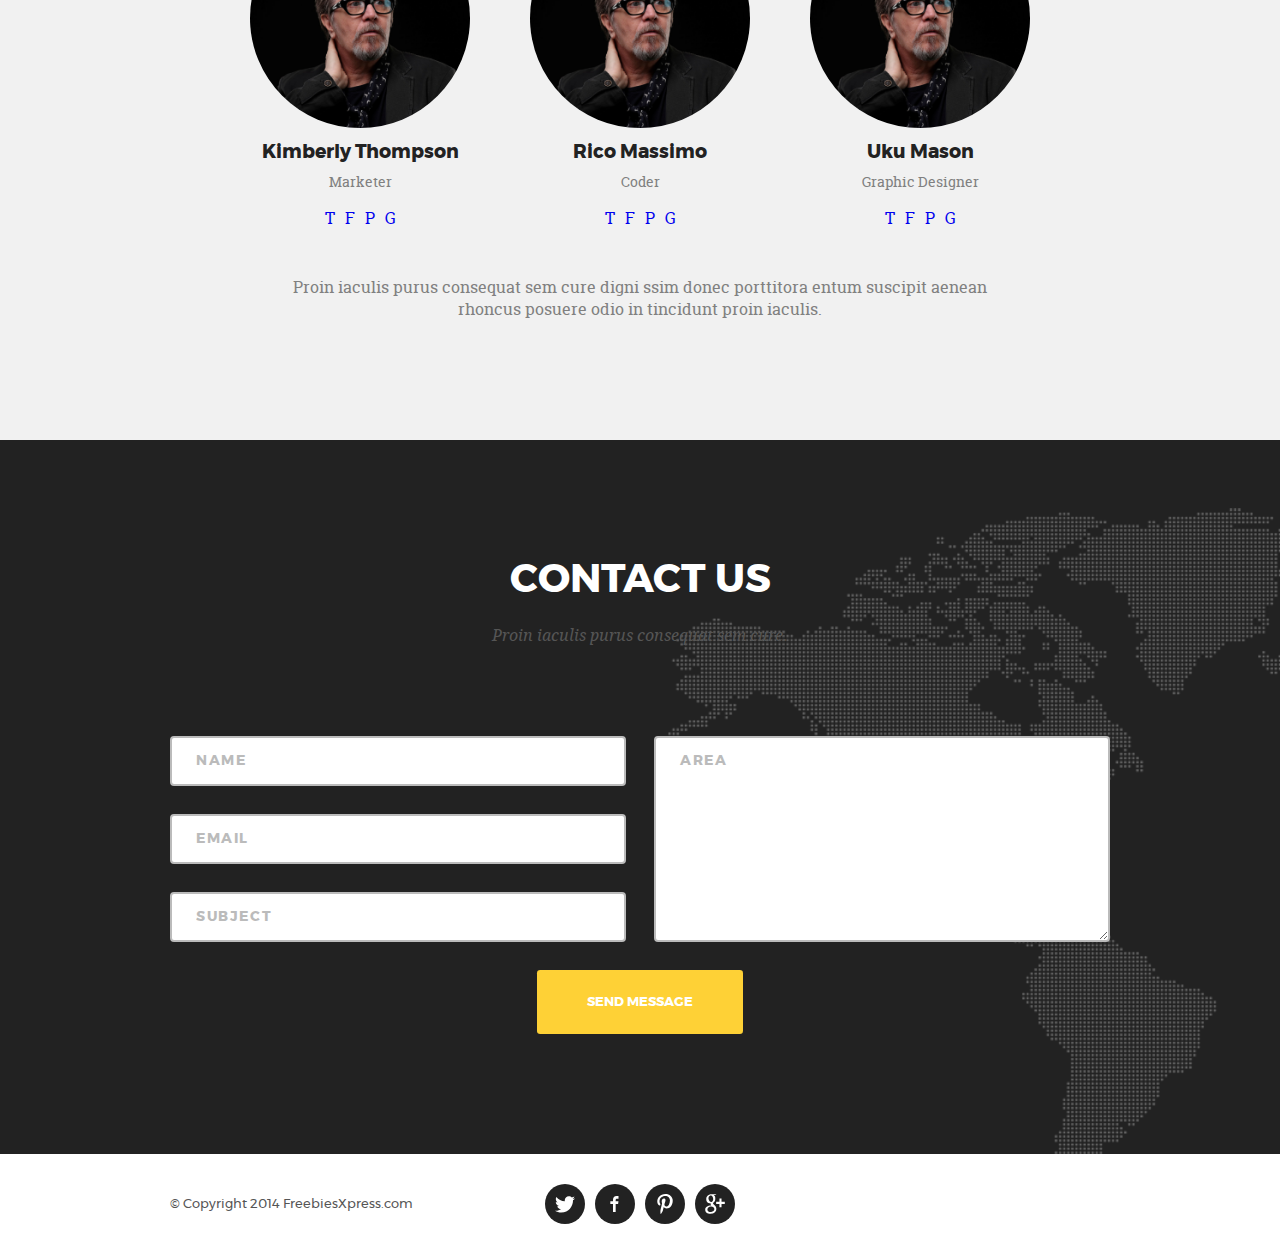
==== commit c02d161e: "add fool content to index.html" ====
--- a/index.html
+++ b/index.html
@@ -137,50 +137,47 @@
                         <div class="card">
                             <div class="content">
                                 <h3>July 2010<span>Our humble beginnings</span></h3>
-                                <p>Proin iaculis purus consequat sem cure digni ssim donec porttitora entum suscipit aenean rhoncus posuere odio in tincidunt proin iaculis.</p>    
-                            </div>
-                            <div class="image-container">
-                                <img src="./media/image/GarryOldman.jpg" alt="image">
-                            </div>
-                        </div>
-
-                        <div class="card">
-                            <div class="content">
-                                <h3>July 2010<span>Our humble beginnings</span></h3>
-                                <p>Proin iaculis purus consequat sem cure digni ssim donec porttitora entum suscipit aenean rhoncus posuere odio in tincidunt proin iaculis.</p>    
-                            </div>
-                            <div class="image-container">
-                                <img src="./media/image/GarryOldman.jpg" alt="image">
-                            </div>
-                        </div>
-
-                        <div class="card">
-                            <div class="content">
-                                <h3>July 2010<span>Our humble beginnings</span></h3>
-                                <p>Proin iaculis purus consequat sem cure digni ssim donec porttitora entum suscipit aenean rhoncus posuere odio in tincidunt proin iaculis.</p>    
-                            </div>
-                            <div class="image-container">
-                                <img src="./media/image/GarryOldman.jpg" alt="image">
-                            </div>
-                        </div>
-
-                        <div class="card">
-                            <div class="content">
-                                <h3>July 2010<span>Our humble beginnings</span></h3>
-                                <p>Proin iaculis purus consequat sem cure digni ssim donec porttitora entum suscipit aenean rhoncus posuere odio in tincidunt proin iaculis.</p>    
-                            </div>
-                            <div class="image-container">
-                                <img src="./media/image/GarryOldman.jpg" alt="image">
-                            </div>
-                        </div>
-
-                        <div class="card">
-                            <div class="content">
-                                <h3>July 2010<span>Our humble beginnings</span></h3>
-                                <p>Proin iaculis purus consequat sem cure digni ssim donec porttitora entum suscipit aenean rhoncus posuere odio in tincidunt proin iaculis.</p>    
-                            </div>
-                            <div class="image-container">
-                                <img src="./media/image/GarryOldman.jpg" alt="image">
+                                <p>Proin iaculis purus consequat sem cure digni ssim donec porttitora entum suscipit
+                                    aenean rhoncus posuere odio in tincidunt proin iaculis.</p>
+                            </div>
+                            <div class="image-container">
+                                <img src="./media/image/about.jpg" alt="image">
+                            </div>
+                        </div>
+
+                        <div class="card">
+                            <div class="content">
+                                <h3>January 2011<span>Facing Startup Battles</span></h3>
+                                <p>Proin iaculis purus consequat sem cure digni ssim. Donec porttitora entum suscipit aenean rhoncus posuere odio in tincidunt. Proin iaculis purus consequat sem cure digni ssim. Donec porttitora entum suscipit aenean rhoncus posuere odio in tincidunt.</p>
+                            </div>
+                            <div class="image-container">
+                                <img src="./media/image/about1.jpg" alt="image">
+                            </div>
+                        </div>
+
+                        <div class="card">
+                            <div class="content">
+                                <h3>December 2012<span>Enter The Dark Days</span></h3>
+                                <p>Proin iaculis purus consequat sem cure digni ssim. Donec porttitora entum suscipit aenean rhoncus posuere odio in tincidunt. Proin iaculis purus consequat sem cure digni.</p>
+                            </div>
+                            <div class="image-container">
+                                <img src="./media/image/about2.jpg" alt="image">
+                            </div>
+                        </div>
+
+                        <div class="card">
+                            <div class="content">
+                                <h3>february 2014<span>Our Triumph</span></h3>
+                                <p>Proin iaculis purus consequat sem cure digni ssim. Donec porttitora entum suscipit aenean rhoncus posuere odio in tincidunt. Proin iaculis purus consequat sem cure digni ssim. Donec porttitora entum suscipit aenean.</p>
+                            </div>
+                            <div class="image-container">
+                                <img src="./media/image/about3.jpg" alt="image">
+                            </div>
+                        </div>
+
+                        <div class="card">
+                            <div class="image-container">
+                                <span>our<br>story<br>continues<br>...</span>
                             </div>
                         </div>
 
@@ -234,7 +231,8 @@
                         </div>
                     </div>
                     <div class="text-container">
-                        <p>Proin iaculis purus consequat sem cure digni ssim donec porttitora entum suscipit aenean rhoncus posuere odio in tincidunt proin iaculis.</p>
+                        <p>Proin iaculis purus consequat sem cure digni ssim donec porttitora entum suscipit aenean
+                            rhoncus posuere odio in tincidunt proin iaculis.</p>
                     </div>
                 </div>
             </div>
--- a/style/style.css
+++ b/style/style.css
@@ -1,7 +1,7 @@
 :root {
   --white: #fff;
   --orange: #fed136;
-  --superLightGray: #f7f7f7;
+  --superLightGray: #f1f1f1;
   --lightGray: #bbbbbb;
   --gray: #555555;
   --black: #222;
@@ -97,6 +97,13 @@
   color: var(--white);
 }
 
+@media (max-height: 900px) {
+  .header {
+    height: 100%;
+    padding: 50px 0;
+  }
+}
+
 .header .wrapper {
   height: 100%;
   padding: 40px 0;
@@ -128,6 +135,11 @@
   display: -webkit-box;
   display: -ms-flexbox;
   display: flex;
+  -ms-flex-wrap: wrap;
+      flex-wrap: wrap;
+  -webkit-box-pack: center;
+      -ms-flex-pack: center;
+          justify-content: center;
   gap: 40px;
   -webkit-box-orient: horizontal;
   -webkit-box-direction: normal;
@@ -155,10 +167,12 @@
   .header .nav .logo {
     -ms-flex-item-align: start;
         align-self: flex-start;
+    font-size: 3rem;
   }
   .header .nav .menu {
     margin-top: 30px;
     gap: 20px;
+    font-size: 1.5rem;
   }
 }
 
@@ -170,9 +184,18 @@
   -webkit-box-direction: normal;
       -ms-flex-direction: column;
           flex-direction: column;
-  -ms-flex-pack: distribute;
-      justify-content: space-around;
+  -webkit-box-pack: center;
+      -ms-flex-pack: center;
+          justify-content: center;
+  gap: 50px;
   min-height: 100%;
+}
+
+@media (max-height: 900px) {
+  .header .title-container {
+    height: 100%;
+    padding: 100px 0;
+  }
 }
 
 .header h1 {
@@ -341,21 +364,25 @@
 .main .about-container .cards-container .card {
   text-align: center;
   text-transform: capitalize;
+  min-width: 100%;
   display: -ms-grid;
   display: grid;
-  -ms-grid-columns: 33% 33% 33%;
-      grid-template-columns: 33% 33% 33%;
+  -ms-grid-columns: (1fr)[3];
+      grid-template-columns: repeat(3, 1fr);
+  grid-gap: 20px;
 }
 
 .main .about-container .cards-container .card .image-container {
   width: 220px;
   height: 220px;
   border-radius: 50%;
-  border: 7px solid var(--lightGray);
+  border: 7px solid var(--superLightGray);
   overflow: hidden;
   -ms-grid-column: 2;
   -ms-grid-column-span: 1;
   grid-column: 2/3;
+  -ms-grid-column-align: center;
+      justify-self: center;
 }
 
 .main .about-container .cards-container .card .image-container img {
@@ -369,17 +396,124 @@
   -ms-grid-column: 1;
   -ms-grid-column-span: 1;
   grid-column: 1/2;
+  display: -webkit-box;
+  display: -ms-flexbox;
+  display: flex;
+  -webkit-box-orient: vertical;
+  -webkit-box-direction: normal;
+      -ms-flex-direction: column;
+          flex-direction: column;
+  -webkit-box-align: center;
+      -ms-flex-align: center;
+          align-items: center;
+  -ms-flex-pack: distribute;
+      justify-content: space-around;
+}
+
+.main .about-container .cards-container .card .content h3, .main .about-container .cards-container .card .content p, .main .about-container .cards-container .card .content span {
+  text-align: end;
+  margin-left: auto;
 }
 
 .main .about-container .cards-container .card .content h3 {
-  text-align: end;
-  padding-top: 15px;
-}
-
-.main .about-container .cards-container .card .content p {
-  text-align: end;
-  padding-top: 10px;
-  font-size: 0.9rem;
+  text-transform: uppercase;
+}
+
+.main .about-container .cards-container .card .content h3 span {
+  text-transform: capitalize;
+  display: block;
+}
+
+.main .about-container .cards-container .card:nth-child(even) .content {
+  -ms-grid-column: 3;
+  -ms-grid-column-span: 1;
+  grid-column: 3/4;
+  -ms-grid-row: 1;
+  -ms-grid-row-span: 1;
+  grid-row: 1/2;
+}
+
+.main .about-container .cards-container .card:nth-child(even) .content h3, .main .about-container .cards-container .card:nth-child(even) .content p, .main .about-container .cards-container .card:nth-child(even) .content span {
+  text-align: start;
+  margin-left: 0;
+  margin-right: auto;
+}
+
+.main .about-container .cards-container .card:last-child .image-container {
+  background-color: var(--orange);
+  display: -webkit-box;
+  display: -ms-flexbox;
+  display: flex;
+  -webkit-box-align: center;
+      -ms-flex-align: center;
+          align-items: center;
+  -webkit-box-pack: center;
+      -ms-flex-pack: center;
+          justify-content: center;
+}
+
+.main .about-container .cards-container .card:last-child .image-container span {
+  font-family: "montserrat";
+  font-weight: bold;
+  line-height: 2.5rem;
+  color: var(--white);
+  text-transform: uppercase;
+  font-size: 1.5rem;
+}
+
+@media (max-width: 768px) {
+  .main .about-container .cards-container .card {
+    -ms-grid-columns: (1fr)[2];
+        grid-template-columns: repeat(2, 1fr);
+  }
+  .main .about-container .cards-container .card:last-child {
+    display: -webkit-box;
+    display: -ms-flexbox;
+    display: flex;
+    -webkit-box-pack: center;
+        -ms-flex-pack: center;
+            justify-content: center;
+  }
+}
+
+@media (max-width: 500px) {
+  .main .about-container .cards-container .card {
+    -ms-grid-columns: (1fr)[1];
+        grid-template-columns: repeat(1, 1fr);
+  }
+  .main .about-container .cards-container .card .image-container {
+    display: none;
+  }
+  .main .about-container .cards-container .card .content {
+    grid-column: auto;
+  }
+  .main .about-container .cards-container .card .content h3, .main .about-container .cards-container .card .content p, .main .about-container .cards-container .card .content span {
+    text-align: start;
+    margin: 10px 0;
+    margin-right: auto;
+  }
+  .main .about-container .cards-container .card:nth-child(even) .content {
+    grid-column: auto;
+  }
+  .main .about-container .cards-container .card:nth-child(even) .content h3, .main .about-container .cards-container .card:nth-child(even) .content p, .main .about-container .cards-container .card:nth-child(even) .content span {
+    text-align: start;
+    margin: 10px 0;
+    margin-right: auto;
+  }
+  .main .about-container .cards-container .card:last-child {
+    display: -webkit-box;
+    display: -ms-flexbox;
+    display: flex;
+    -webkit-box-pack: center;
+        -ms-flex-pack: center;
+            justify-content: center;
+  }
+}
+
+@media (max-width: 768px) {
+  .main .about-container .cards-container::after {
+    display: none;
+  }
 }
 
 .main .team-container {
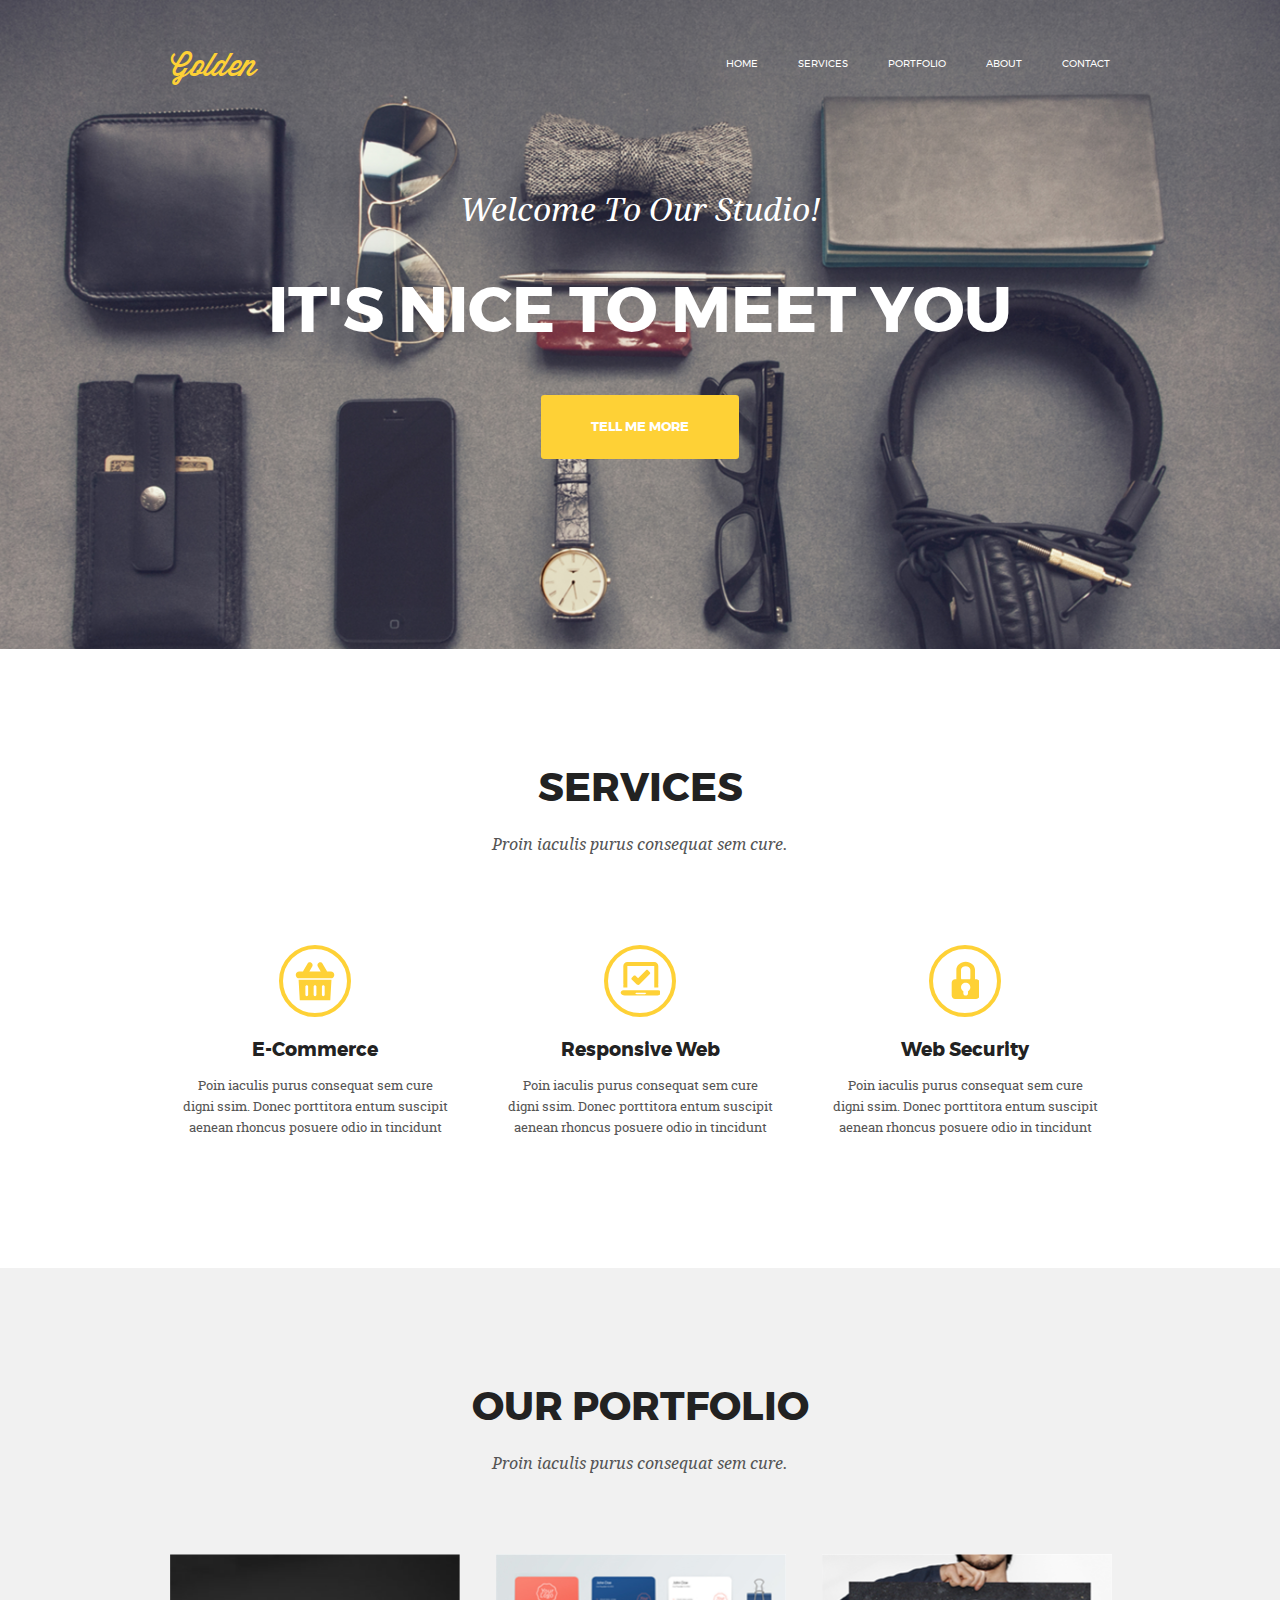
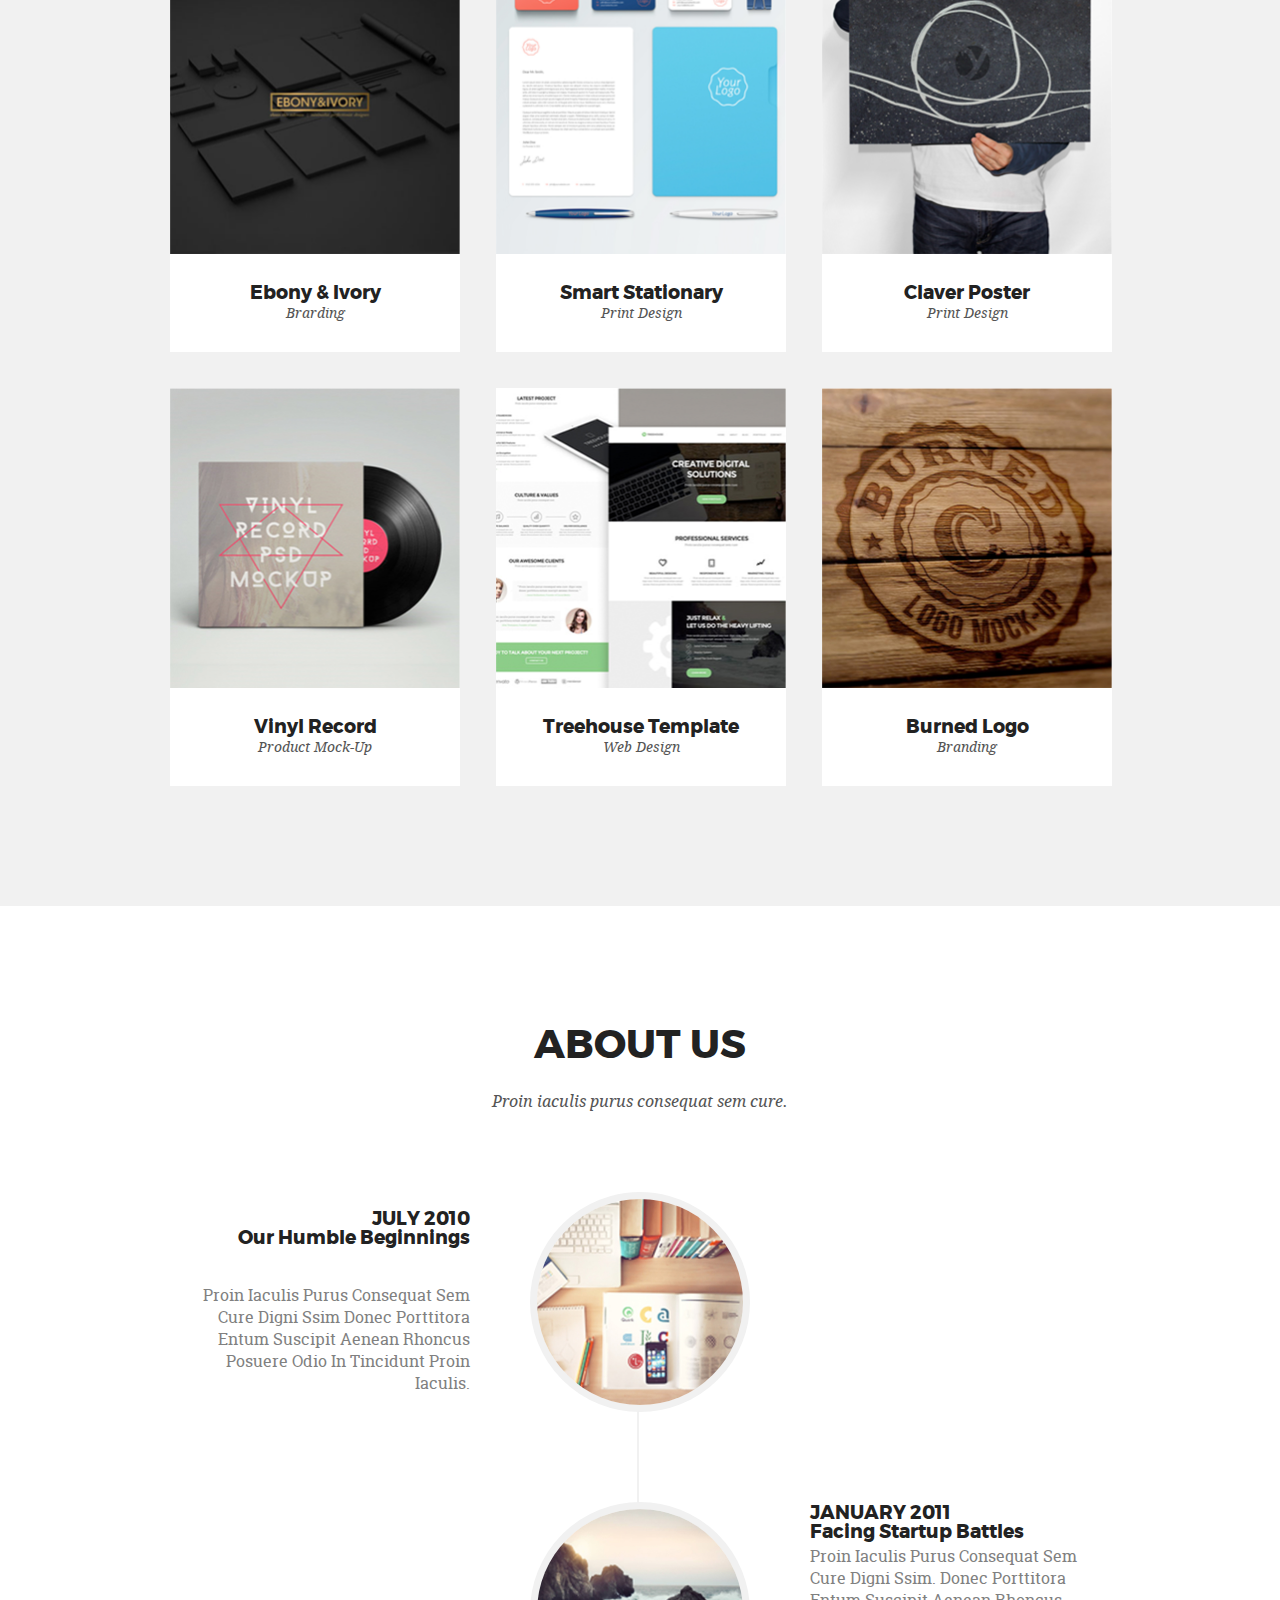
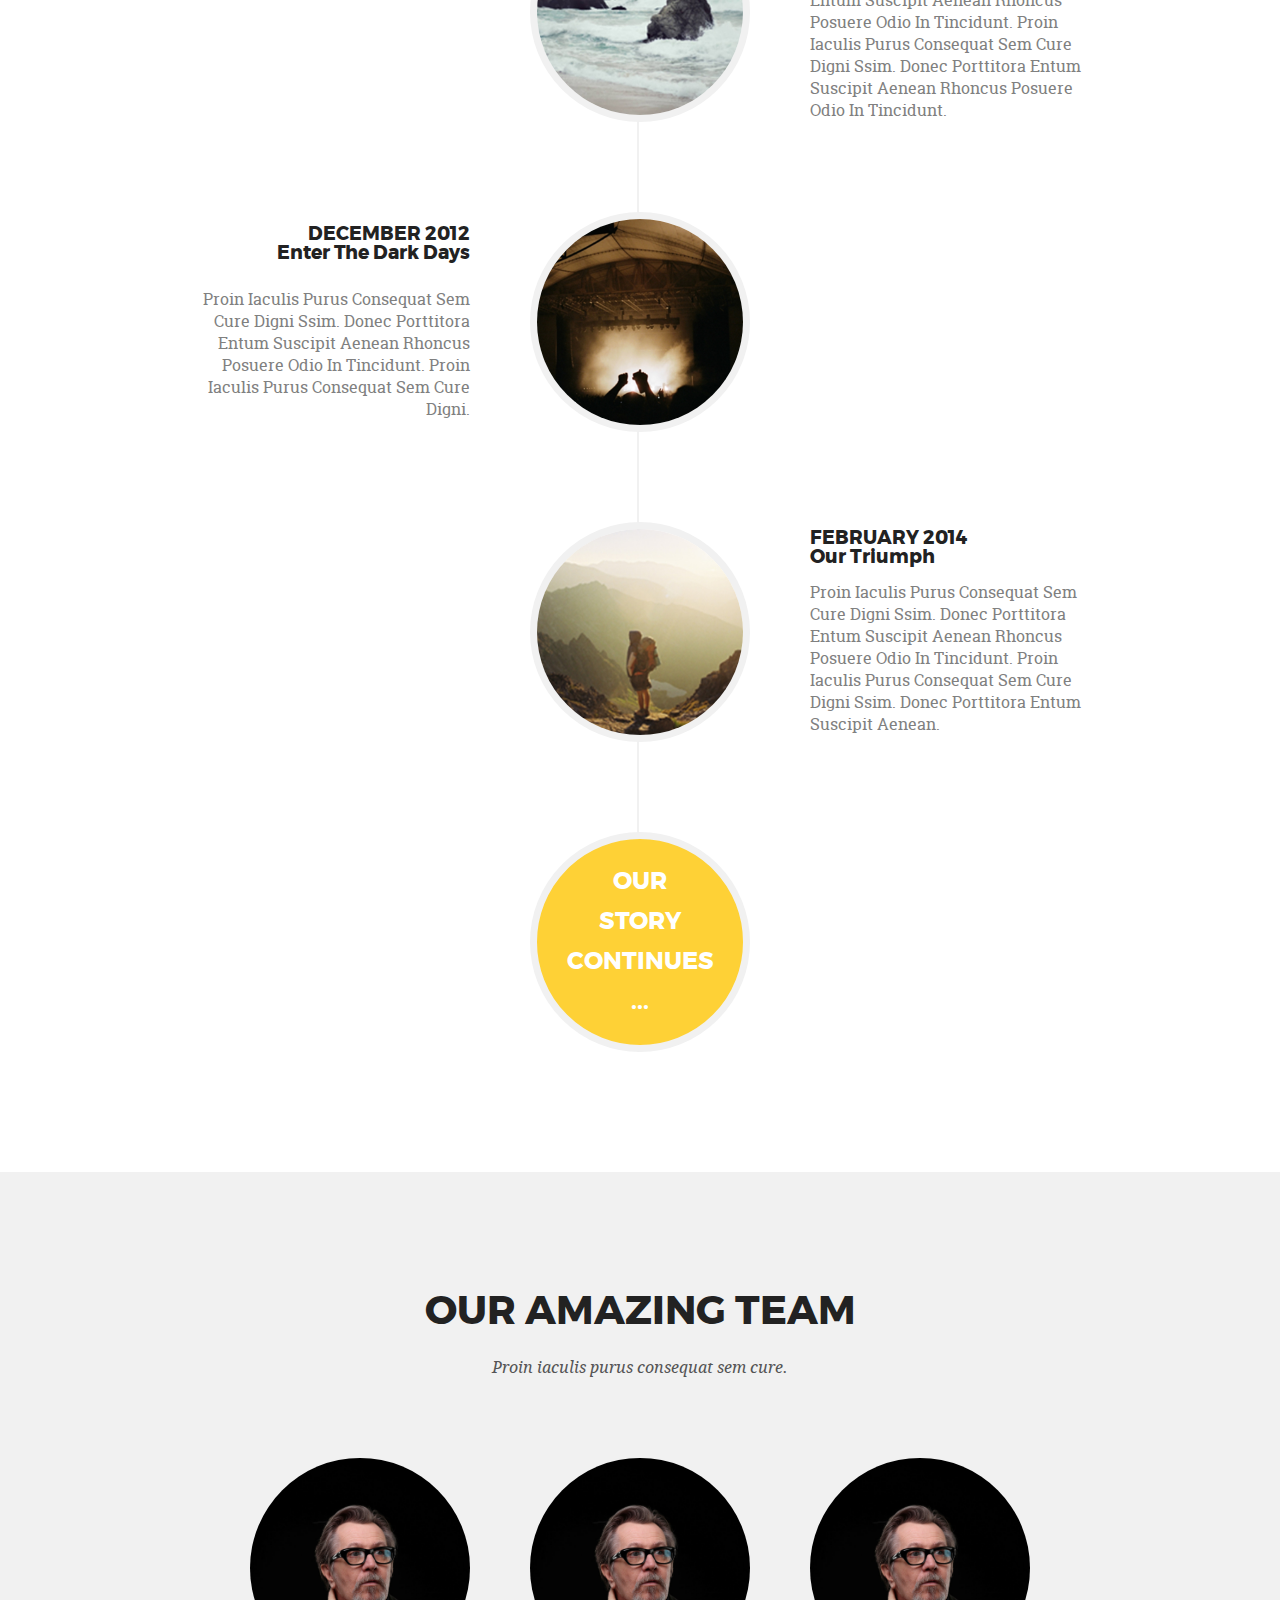
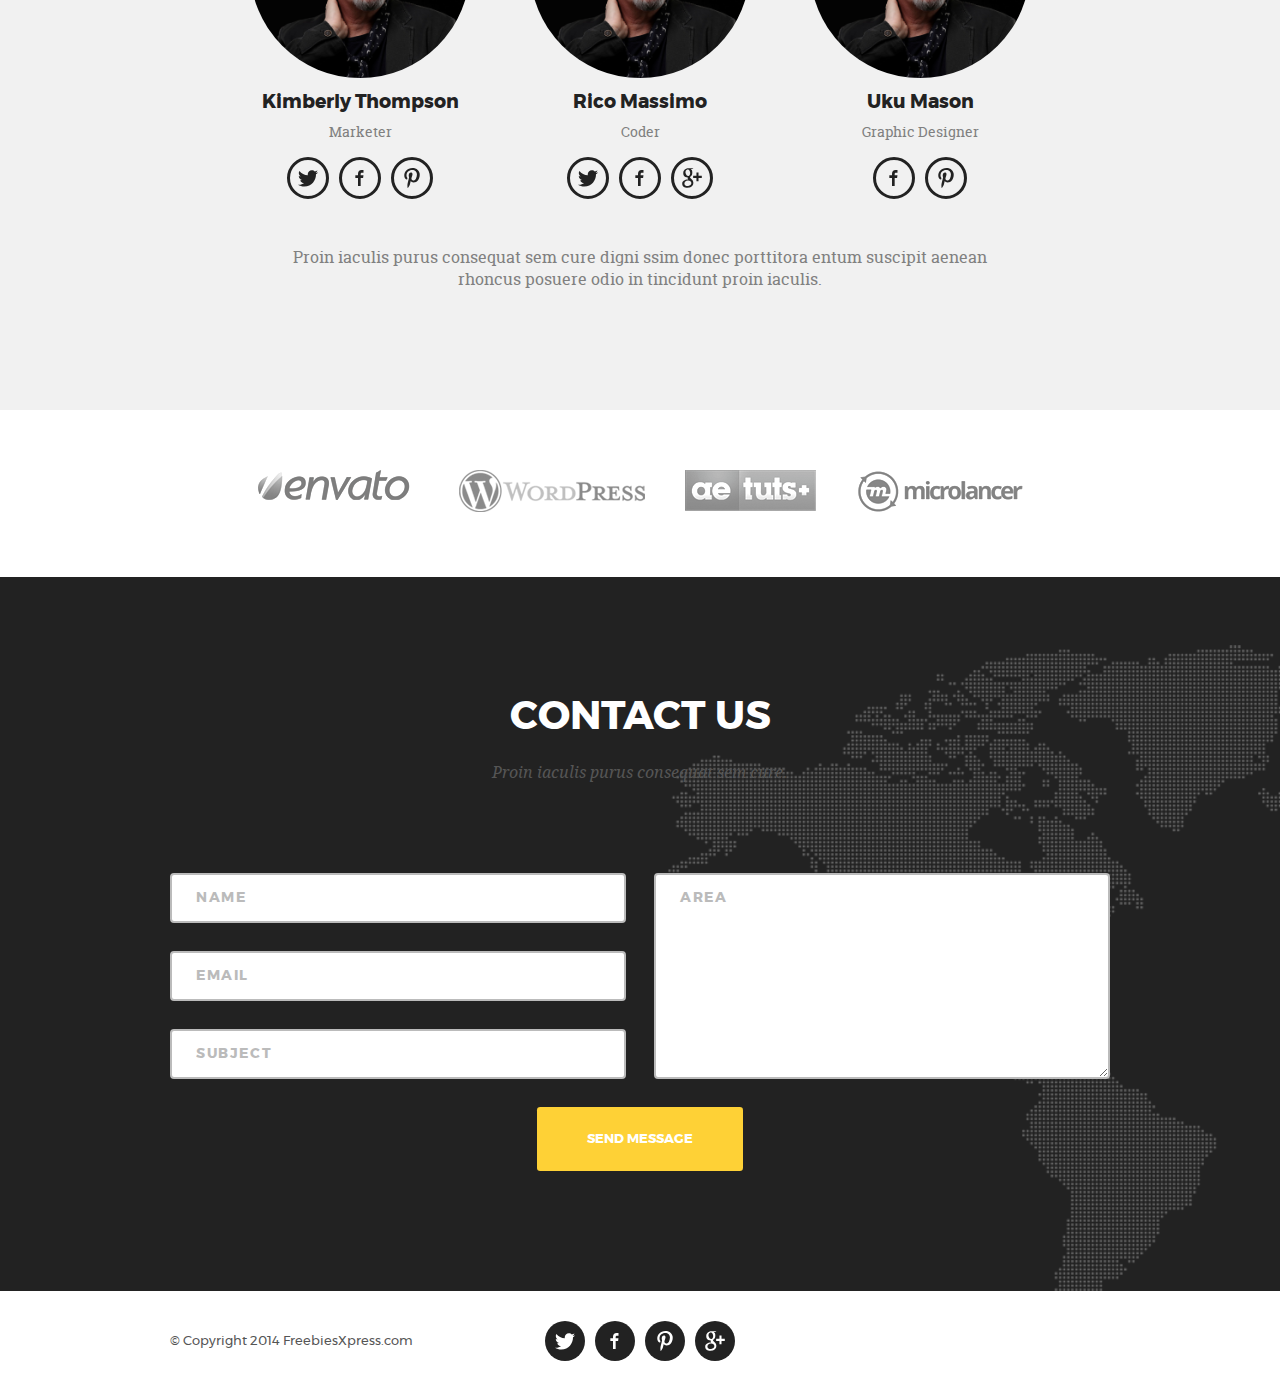
==== commit 149eafa4: "add .brands-container in index.html, and js for .team-container in script.js" ====
--- a/index.html
+++ b/index.html
@@ -11,6 +11,7 @@
 </head>
 
 <body>
+
     <div class="container">
 
         <header class="header">
@@ -34,7 +35,6 @@
         </header>
 
         <main class="main">
-
             <div class="services-container">
                 <div class="wrapper">
                     <h2>services</h2>
@@ -148,7 +148,10 @@
                         <div class="card">
                             <div class="content">
                                 <h3>January 2011<span>Facing Startup Battles</span></h3>
-                                <p>Proin iaculis purus consequat sem cure digni ssim. Donec porttitora entum suscipit aenean rhoncus posuere odio in tincidunt. Proin iaculis purus consequat sem cure digni ssim. Donec porttitora entum suscipit aenean rhoncus posuere odio in tincidunt.</p>
+                                <p>Proin iaculis purus consequat sem cure digni ssim. Donec porttitora entum suscipit
+                                    aenean rhoncus posuere odio in tincidunt. Proin iaculis purus consequat sem cure
+                                    digni ssim. Donec porttitora entum suscipit aenean rhoncus posuere odio in
+                                    tincidunt.</p>
                             </div>
                             <div class="image-container">
                                 <img src="./media/image/about1.jpg" alt="image">
@@ -158,7 +161,9 @@
                         <div class="card">
                             <div class="content">
                                 <h3>December 2012<span>Enter The Dark Days</span></h3>
-                                <p>Proin iaculis purus consequat sem cure digni ssim. Donec porttitora entum suscipit aenean rhoncus posuere odio in tincidunt. Proin iaculis purus consequat sem cure digni.</p>
+                                <p>Proin iaculis purus consequat sem cure digni ssim. Donec porttitora entum suscipit
+                                    aenean rhoncus posuere odio in tincidunt. Proin iaculis purus consequat sem cure
+                                    digni.</p>
                             </div>
                             <div class="image-container">
                                 <img src="./media/image/about2.jpg" alt="image">
@@ -168,7 +173,9 @@
                         <div class="card">
                             <div class="content">
                                 <h3>february 2014<span>Our Triumph</span></h3>
-                                <p>Proin iaculis purus consequat sem cure digni ssim. Donec porttitora entum suscipit aenean rhoncus posuere odio in tincidunt. Proin iaculis purus consequat sem cure digni ssim. Donec porttitora entum suscipit aenean.</p>
+                                <p>Proin iaculis purus consequat sem cure digni ssim. Donec porttitora entum suscipit
+                                    aenean rhoncus posuere odio in tincidunt. Proin iaculis purus consequat sem cure
+                                    digni ssim. Donec porttitora entum suscipit aenean.</p>
                             </div>
                             <div class="image-container">
                                 <img src="./media/image/about3.jpg" alt="image">
@@ -197,10 +204,10 @@
                             <h3>Kimberly Thompson</h3>
                             <p>marketer</p>
                             <div class="social-container">
-                                <a href="#" data-twiter="">t</a>
-                                <a href="#" data-facebook="">f</a>
-                                <a href="#" data-pinterest="">p</a>
-                                <a href="#" data-google="">g</a>
+                                <a class="social_link" href="https://twitter.com/tweeter"></a>
+                                <a class="social_link" href="https://uk-ua.facebook.com/"></a>
+                                <a class="social_link" href="https://www.pinterest.com/"></a>
+                                <!-- <a class="social_link" href="https://www.google.com/"></a> -->
                             </div>
                         </div>
                         <div class="card">
@@ -210,10 +217,10 @@
                             <h3>rico massimo</h3>
                             <p>coder</p>
                             <div class="social-container">
-                                <a href="#" data-twiter="">t</a>
-                                <a href="#" data-facebook="">f</a>
-                                <a href="#" data-pinterest="">p</a>
-                                <a href="#" data-google="">g</a>
+                                <a class="social_link" href="https://twitter.com/tweeter"></a>
+                                <a class="social_link" href="https://uk-ua.facebook.com/"></a>
+                                <!-- <a class="social_link" href="https://www.pinterest.com/"></a> -->
+                                <a class="social_link" href="https://www.google.com/"></a>
                             </div>
                         </div>
                         <div class="card">
@@ -223,10 +230,10 @@
                             <h3>Uku mason</h3>
                             <p>graphic designer</p>
                             <div class="social-container">
-                                <a href="#" data-twiter="">t</a>
-                                <a href="#" data-facebook="">f</a>
-                                <a href="#" data-pinterest="">p</a>
-                                <a href="#" data-google="">g</a>
+                                <!-- <a class="social_link" href="https://twitter.com/tweeter"></a> -->
+                                <a class="social_link" href="https://uk-ua.facebook.com/"></a>
+                                <a class="social_link" href="https://www.pinterest.com/"></a>
+                                <!-- <a class="social_link" href="https://www.google.com/"></a> -->
                             </div>
                         </div>
                     </div>
@@ -237,11 +244,40 @@
                 </div>
             </div>
 
+            <div class="brands-container">
+                <div class="wrapper">
+                    <div class="brand">
+                        <svg width="161px" height="30px">
+                            <image
+                                xlink:href="[data-uri]" />
+                        </svg>
+                    </div>
+                    <div class="bramd">
+                        <svg width="186px" height="42px">
+                            <image
+                                xlink:href="[data-uri]" />
+                        </svg>
+                    </div>
+                    <div class="bramd">
+                        <svg width="131px" height="41px">
+                            <image
+                                xlink:href="[data-uri]" />
+                        </svg>
+                    </div>
+                    <div class="bramd">
+                        <svg width="167px" height="42px">
+                            <image
+                                xlink:href="[data-uri]" />
+                        </svg>
+                    </div>
+                </div>
+            </div>
+
             <div class="contact-container">
                 <div class="wrapper">
                     <h2>Contact us</h2>
                     <div class="subtitle">Proin iaculis purus consequat sem cure.</div>
-                    <form action="post">
+                    <form id="form" action="post">
                         <input class="input-data" type="text" id="name" placeholder="name">
                         <input class="input-data" type="email" id="email" placeholder="email">
                         <input class="input-data" type="text" id="subject" placeholder="subject">
@@ -251,8 +287,8 @@
                     </form>
                 </div>
             </div>
-
         </main>
+
         <footer class="footer">
             <div class="wrapper">
                 <div class="copyright">© Copyright 2014 FreebiesXpress.com</div>
@@ -287,7 +323,7 @@
     </div>
 
     <!-- script -->
-    <script scr="js/script.js"></script>
+    <script src="./js/script.js"></script>
 </body>
 
 </html>--- a/style/style.css
+++ b/style/style.css
@@ -100,7 +100,7 @@
 @media (max-height: 900px) {
   .header {
     height: 100%;
-    padding: 50px 0;
+    padding-bottom: 50px;
   }
 }
 
@@ -350,9 +350,9 @@
 
 .main .about-container .cards-container::after {
   content: "";
-  width: 4px;
+  width: 2px;
   height: 100%;
-  background-color: var(--lightGray);
+  background-color: var(--superLightGray);
   position: absolute;
   top: 0;
   right: 50%;
@@ -579,11 +579,45 @@
   padding-top: 15px;
 }
 
+.main .team-container .cards-container .card .social-container a {
+  border: 3px solid var(--black);
+  border-radius: 50%;
+  width: 42px;
+  height: 42px;
+  display: -webkit-box;
+  display: -ms-flexbox;
+  display: flex;
+  -webkit-box-align: center;
+      -ms-flex-align: center;
+          align-items: center;
+  -webkit-box-pack: center;
+      -ms-flex-pack: center;
+          justify-content: center;
+}
+
+.main .team-container .cards-container .card .social-container a svg {
+  height: 20px;
+  fill: var(--black);
+}
+
 .main .team-container .text-container {
   text-align: center;
   padding-top: 47px;
   width: 80%;
   margin: 0 auto;
+}
+
+.main .brands-container .wrapper {
+  padding: 60px 0;
+  display: -webkit-box;
+  display: -ms-flexbox;
+  display: flex;
+  -ms-flex-wrap: wrap;
+      flex-wrap: wrap;
+  -webkit-box-pack: center;
+      -ms-flex-pack: center;
+          justify-content: center;
+  gap: 40px;
 }
 
 .main .contact-container {
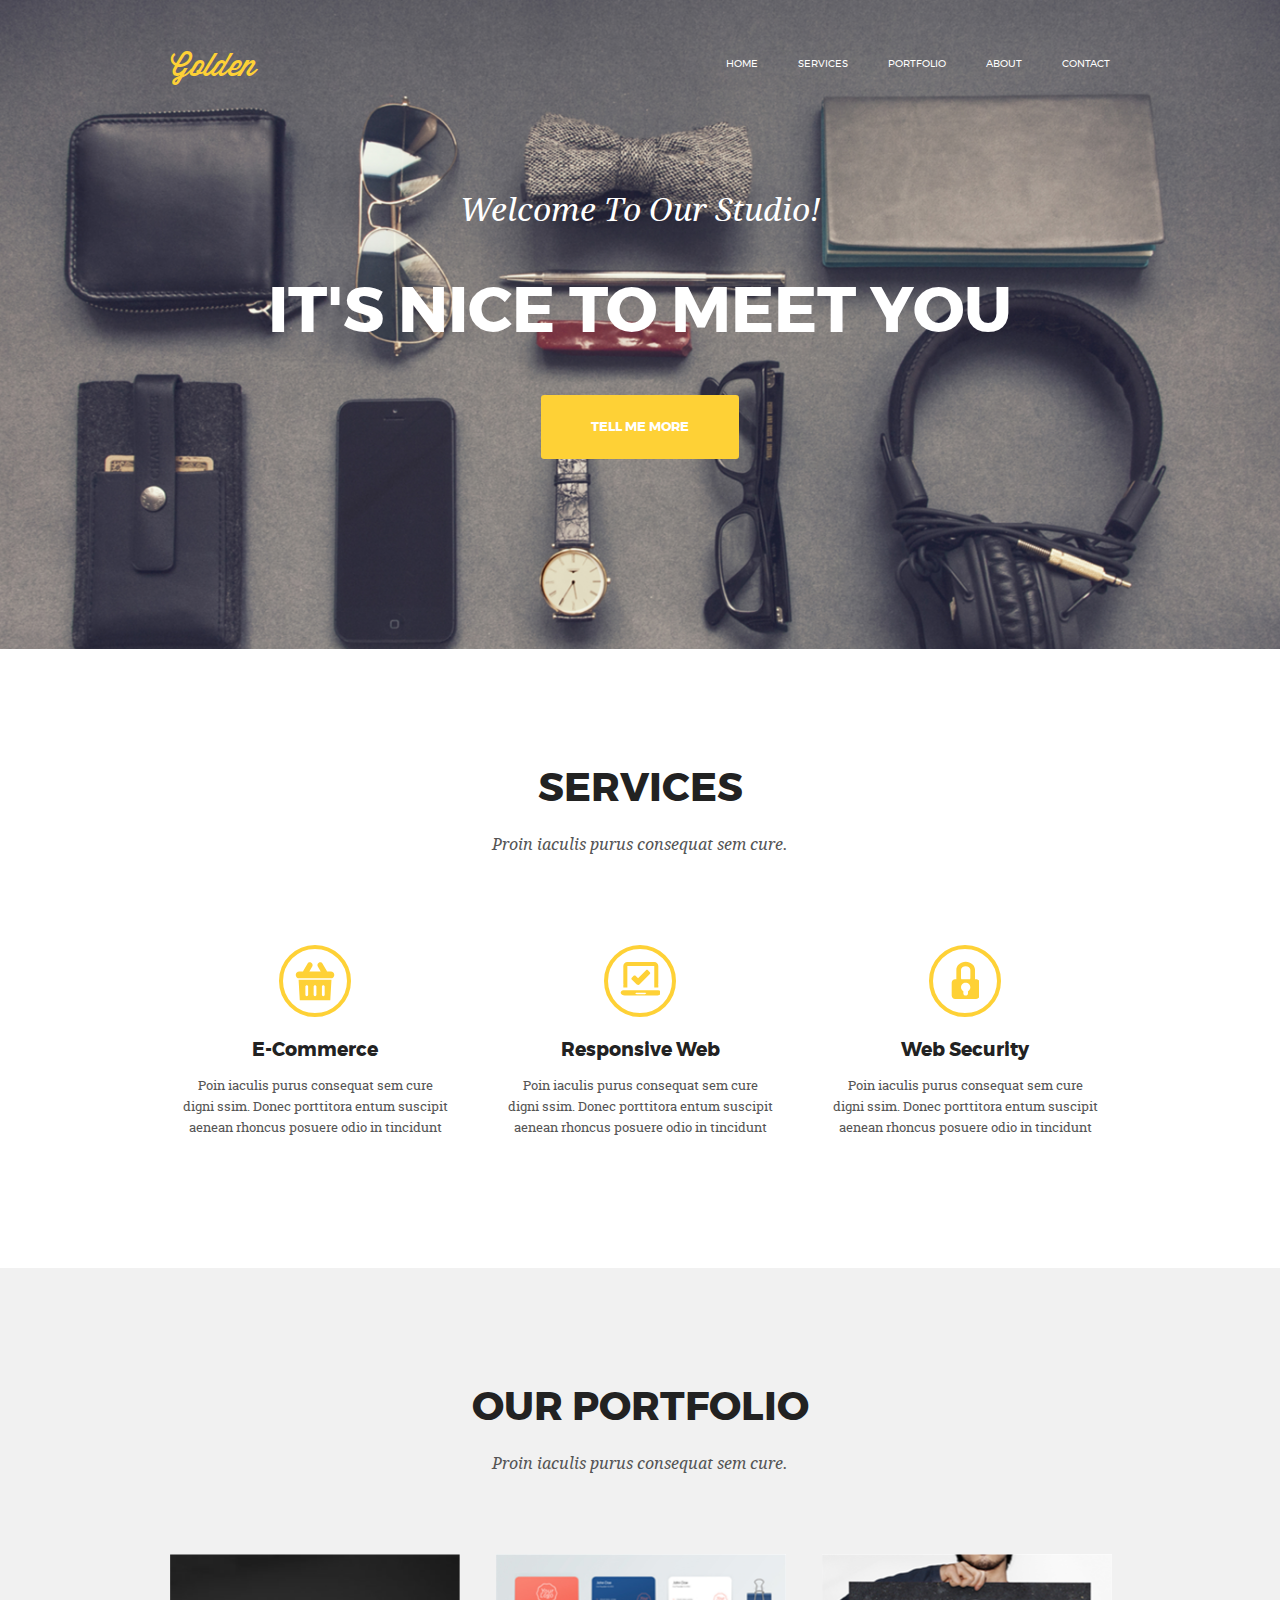
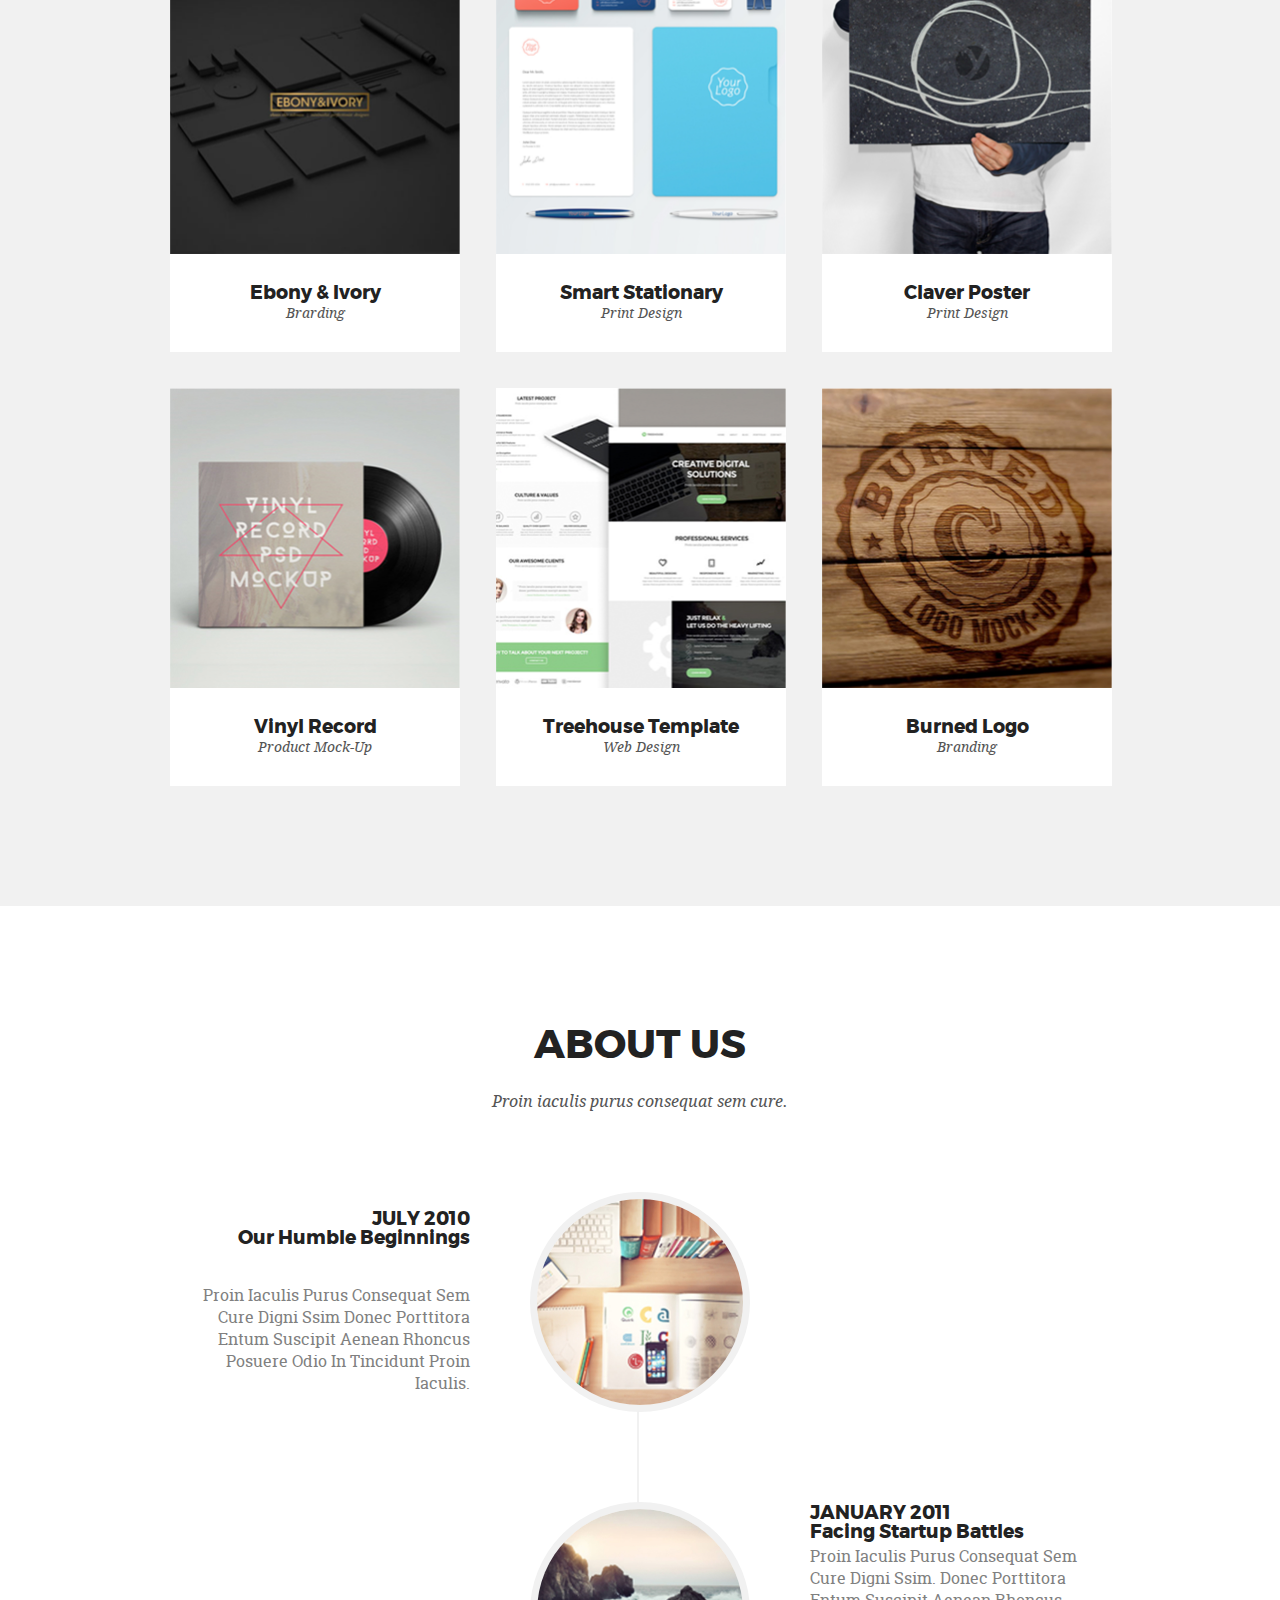
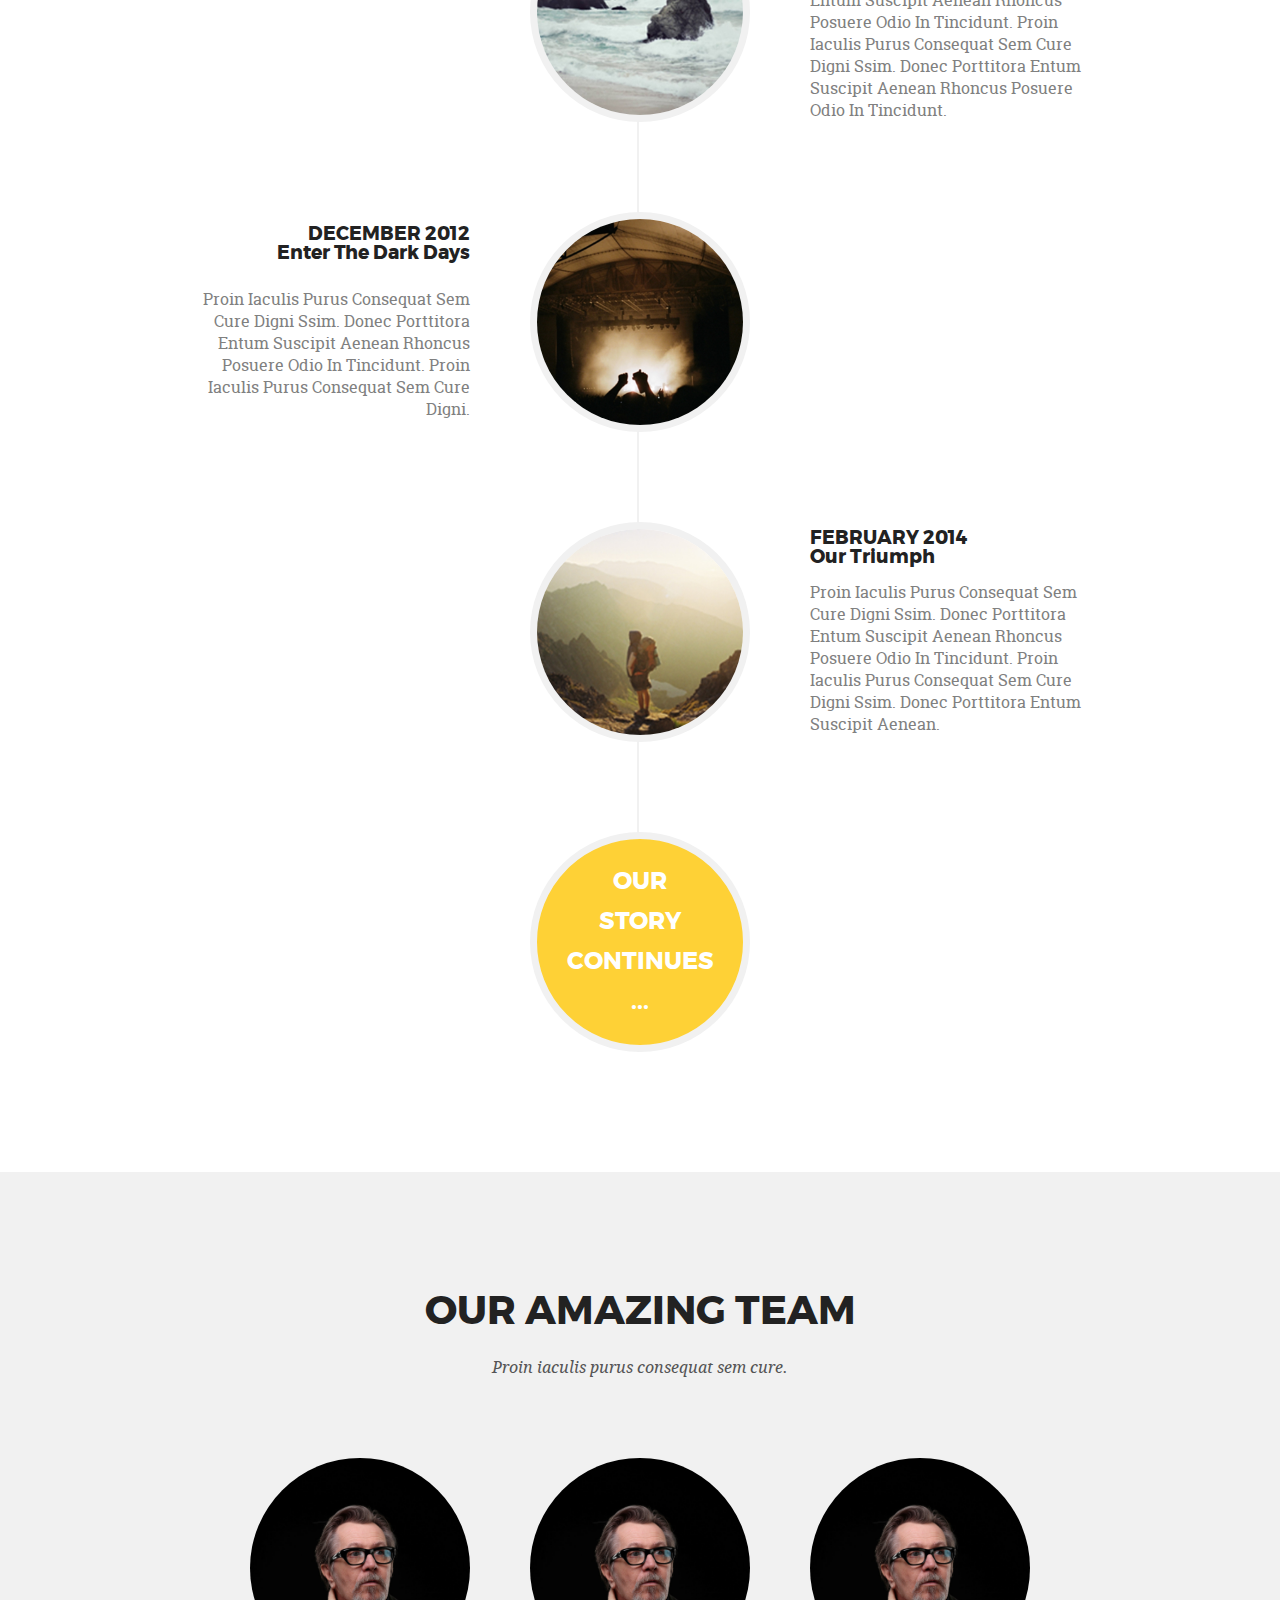
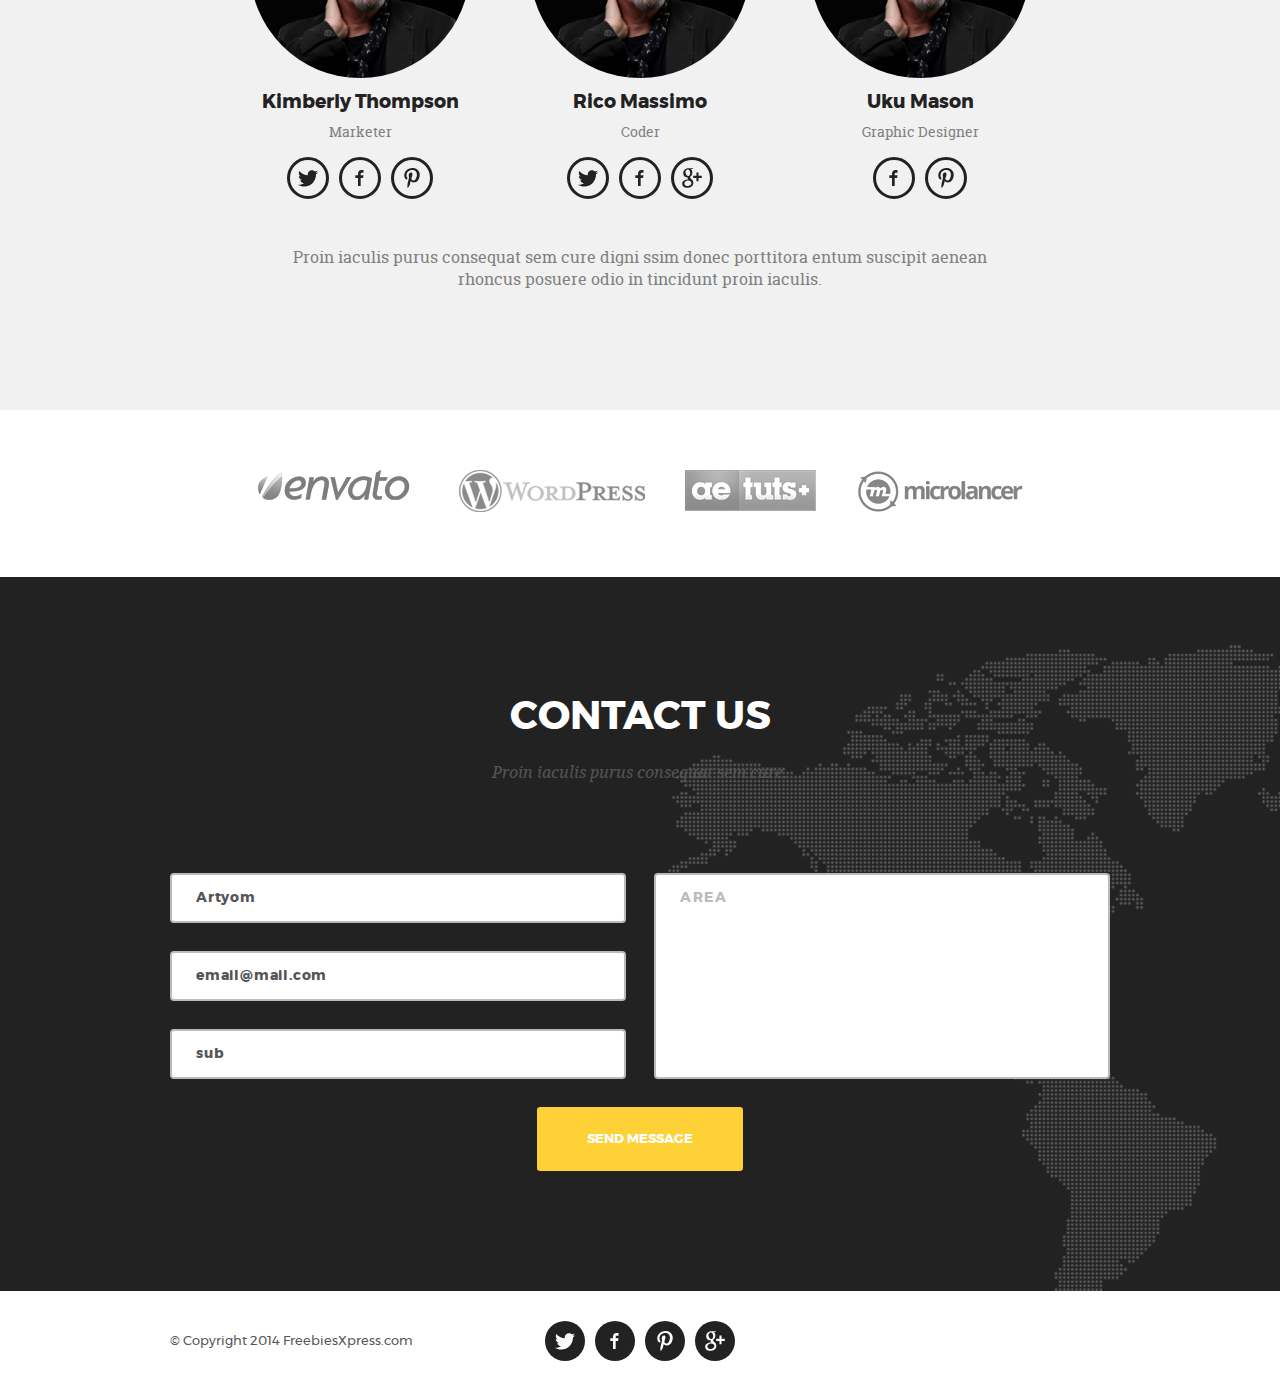
==== commit 0fad903f: "add js in .contact-contaoner" ====
--- a/index.html
+++ b/index.html
@@ -17,7 +17,7 @@
         <header class="header">
             <div class="wrapper">
                 <div class="nav">
-                    <div class="logo">Golden</div>
+                    <div class="logo logo-site">Golden</div>
                     <nav class="menu">
                         <a href="#" class="menu_item">home</a>
                         <a href="#" class="menu_item">services</a>
@@ -277,14 +277,14 @@
                 <div class="wrapper">
                     <h2>Contact us</h2>
                     <div class="subtitle">Proin iaculis purus consequat sem cure.</div>
-                    <form id="form" action="post">
-                        <input class="input-data" type="text" id="name" placeholder="name">
-                        <input class="input-data" type="email" id="email" placeholder="email">
-                        <input class="input-data" type="text" id="subject" placeholder="subject">
-                        <textarea class="input-data" name="message" id="message" cols="auto" rows="auto"
-                            placeholder="area"></textarea>
-                        <button type="submit">send message</button>
+                    <form id="form">
+                        <input value="Artyom" class="input-data" type="text" id="name" placeholder="name">
+                        <input value="email@mail.com" class="input-data" type="email" id="email" placeholder="email">
+                        <input value="sub" class="input-data" type="text" id="subject" placeholder="subject">
+                        <textarea value="aaa" class="input-data" name="message" id="message" cols="auto" rows="auto" placeholder="area"></textarea>
+                        <button type="button">send message</button>
                     </form>
+                    <div class="output"></div>
                 </div>
             </div>
         </main>
--- a/style/style.css
+++ b/style/style.css
@@ -5,6 +5,17 @@
   --lightGray: #bbbbbb;
   --gray: #555555;
   --black: #222;
+}
+
+::-webkit-scrollbar {
+  background-color: var(--lightGray);
+}
+
+::-webkit-scrollbar-thumb {
+  background-color: var(--black);
+  border-radius: 10px;
+  -webkit-box-shadow: 0 0 2px 2px var(--black);
+          box-shadow: 0 0 2px 2px var(--black);
 }
 
 * {
@@ -45,6 +56,105 @@
 h3,
 h4 {
   text-transform: capitalize;
+}
+
+a:hover {
+  -webkit-animation: shake 2s linear;
+          animation: shake 2s linear;
+}
+
+@-webkit-keyframes shake {
+  0% {
+    -webkit-transform: rotate(0deg);
+            transform: rotate(0deg);
+  }
+  10% {
+    -webkit-transform: rotate(-45deg);
+            transform: rotate(-45deg);
+  }
+  20% {
+    -webkit-transform: rotate(0deg);
+            transform: rotate(0deg);
+  }
+  30% {
+    -webkit-transform: rotate(45deg);
+            transform: rotate(45deg);
+  }
+  40% {
+    -webkit-transform: rotate(0deg);
+            transform: rotate(0deg);
+  }
+  50% {
+    -webkit-transform: rotate(-23deg);
+            transform: rotate(-23deg);
+  }
+  60% {
+    -webkit-transform: rotate(0deg);
+            transform: rotate(0deg);
+  }
+  70% {
+    -webkit-transform: rotate(23deg);
+            transform: rotate(23deg);
+  }
+  80% {
+    -webkit-transform: rotate(0deg);
+            transform: rotate(0deg);
+  }
+  90% {
+    -webkit-transform: rotate(11deg);
+            transform: rotate(11deg);
+  }
+  100% {
+    -webkit-transform: rotate(0deg);
+            transform: rotate(0deg);
+  }
+}
+
+@keyframes shake {
+  0% {
+    -webkit-transform: rotate(0deg);
+            transform: rotate(0deg);
+  }
+  10% {
+    -webkit-transform: rotate(-45deg);
+            transform: rotate(-45deg);
+  }
+  20% {
+    -webkit-transform: rotate(0deg);
+            transform: rotate(0deg);
+  }
+  30% {
+    -webkit-transform: rotate(45deg);
+            transform: rotate(45deg);
+  }
+  40% {
+    -webkit-transform: rotate(0deg);
+            transform: rotate(0deg);
+  }
+  50% {
+    -webkit-transform: rotate(-23deg);
+            transform: rotate(-23deg);
+  }
+  60% {
+    -webkit-transform: rotate(0deg);
+            transform: rotate(0deg);
+  }
+  70% {
+    -webkit-transform: rotate(23deg);
+            transform: rotate(23deg);
+  }
+  80% {
+    -webkit-transform: rotate(0deg);
+            transform: rotate(0deg);
+  }
+  90% {
+    -webkit-transform: rotate(11deg);
+            transform: rotate(11deg);
+  }
+  100% {
+    -webkit-transform: rotate(0deg);
+            transform: rotate(0deg);
+  }
 }
 
 button {
@@ -95,6 +205,11 @@
   height: 100vh;
   width: 100%;
   color: var(--white);
+}
+
+.header a:hover {
+  -webkit-animation: none;
+          animation: none;
 }
 
 @media (max-height: 900px) {
@@ -410,7 +525,9 @@
       justify-content: space-around;
 }
 
-.main .about-container .cards-container .card .content h3, .main .about-container .cards-container .card .content p, .main .about-container .cards-container .card .content span {
+.main .about-container .cards-container .card .content h3,
+.main .about-container .cards-container .card .content p,
+.main .about-container .cards-container .card .content span {
   text-align: end;
   margin-left: auto;
 }
@@ -433,7 +550,9 @@
   grid-row: 1/2;
 }
 
-.main .about-container .cards-container .card:nth-child(even) .content h3, .main .about-container .cards-container .card:nth-child(even) .content p, .main .about-container .cards-container .card:nth-child(even) .content span {
+.main .about-container .cards-container .card:nth-child(even) .content h3,
+.main .about-container .cards-container .card:nth-child(even) .content p,
+.main .about-container .cards-container .card:nth-child(even) .content span {
   text-align: start;
   margin-left: 0;
   margin-right: auto;
@@ -487,7 +606,9 @@
   .main .about-container .cards-container .card .content {
     grid-column: auto;
   }
-  .main .about-container .cards-container .card .content h3, .main .about-container .cards-container .card .content p, .main .about-container .cards-container .card .content span {
+  .main .about-container .cards-container .card .content h3,
+  .main .about-container .cards-container .card .content p,
+  .main .about-container .cards-container .card .content span {
     text-align: start;
     margin: 10px 0;
     margin-right: auto;
@@ -495,7 +616,9 @@
   .main .about-container .cards-container .card:nth-child(even) .content {
     grid-column: auto;
   }
-  .main .about-container .cards-container .card:nth-child(even) .content h3, .main .about-container .cards-container .card:nth-child(even) .content p, .main .about-container .cards-container .card:nth-child(even) .content span {
+  .main .about-container .cards-container .card:nth-child(even) .content h3,
+  .main .about-container .cards-container .card:nth-child(even) .content p,
+  .main .about-container .cards-container .card:nth-child(even) .content span {
     text-align: start;
     margin: 10px 0;
     margin-right: auto;
@@ -655,6 +778,7 @@
   border: 2px solid var(--lightGray);
   border-radius: 4px;
   padding: 1rem 1.5rem;
+  resize: none;
 }
 
 .main .contact-container form input::-webkit-input-placeholder,
@@ -726,6 +850,12 @@
   }
 }
 
+.main .contact-container .output div {
+  background-color: var(--white);
+  padding: 5px;
+  margin: 5px;
+}
+
 .footer {
   background-color: var(--white);
   position: relative;
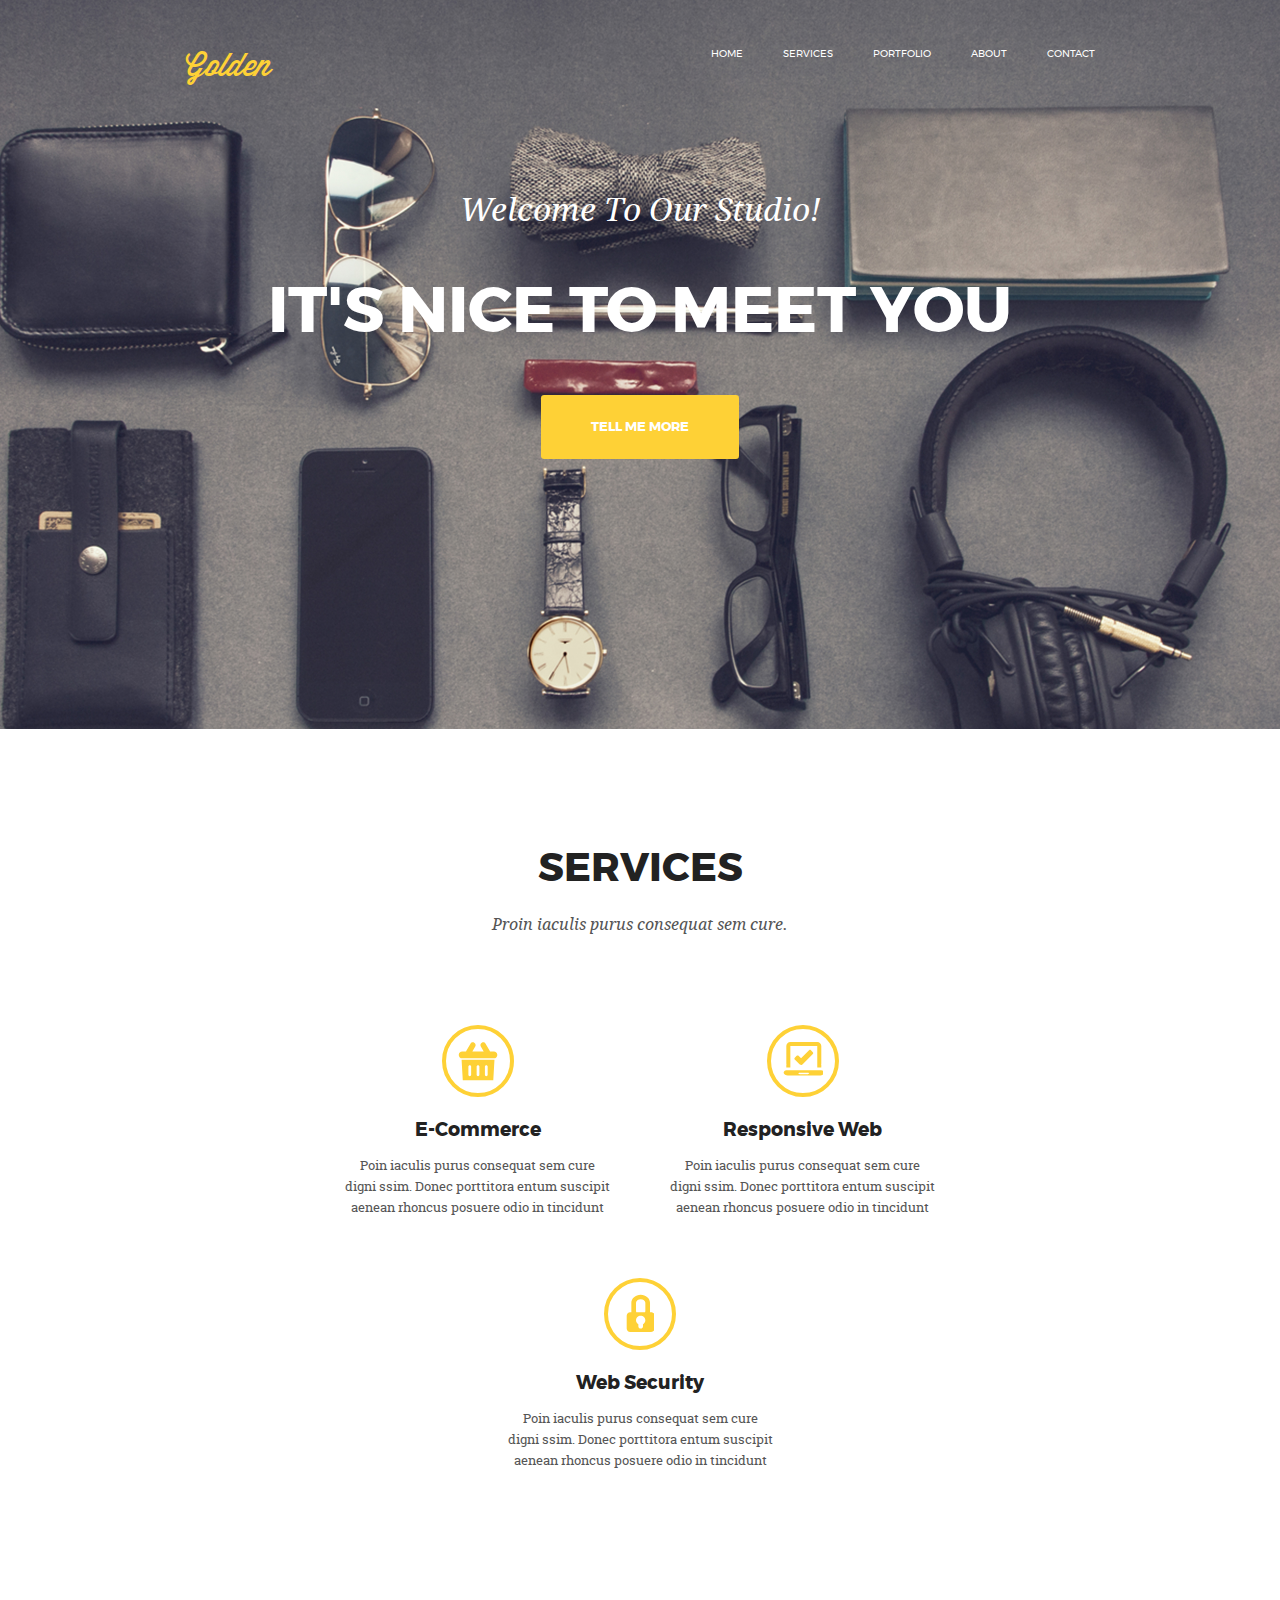
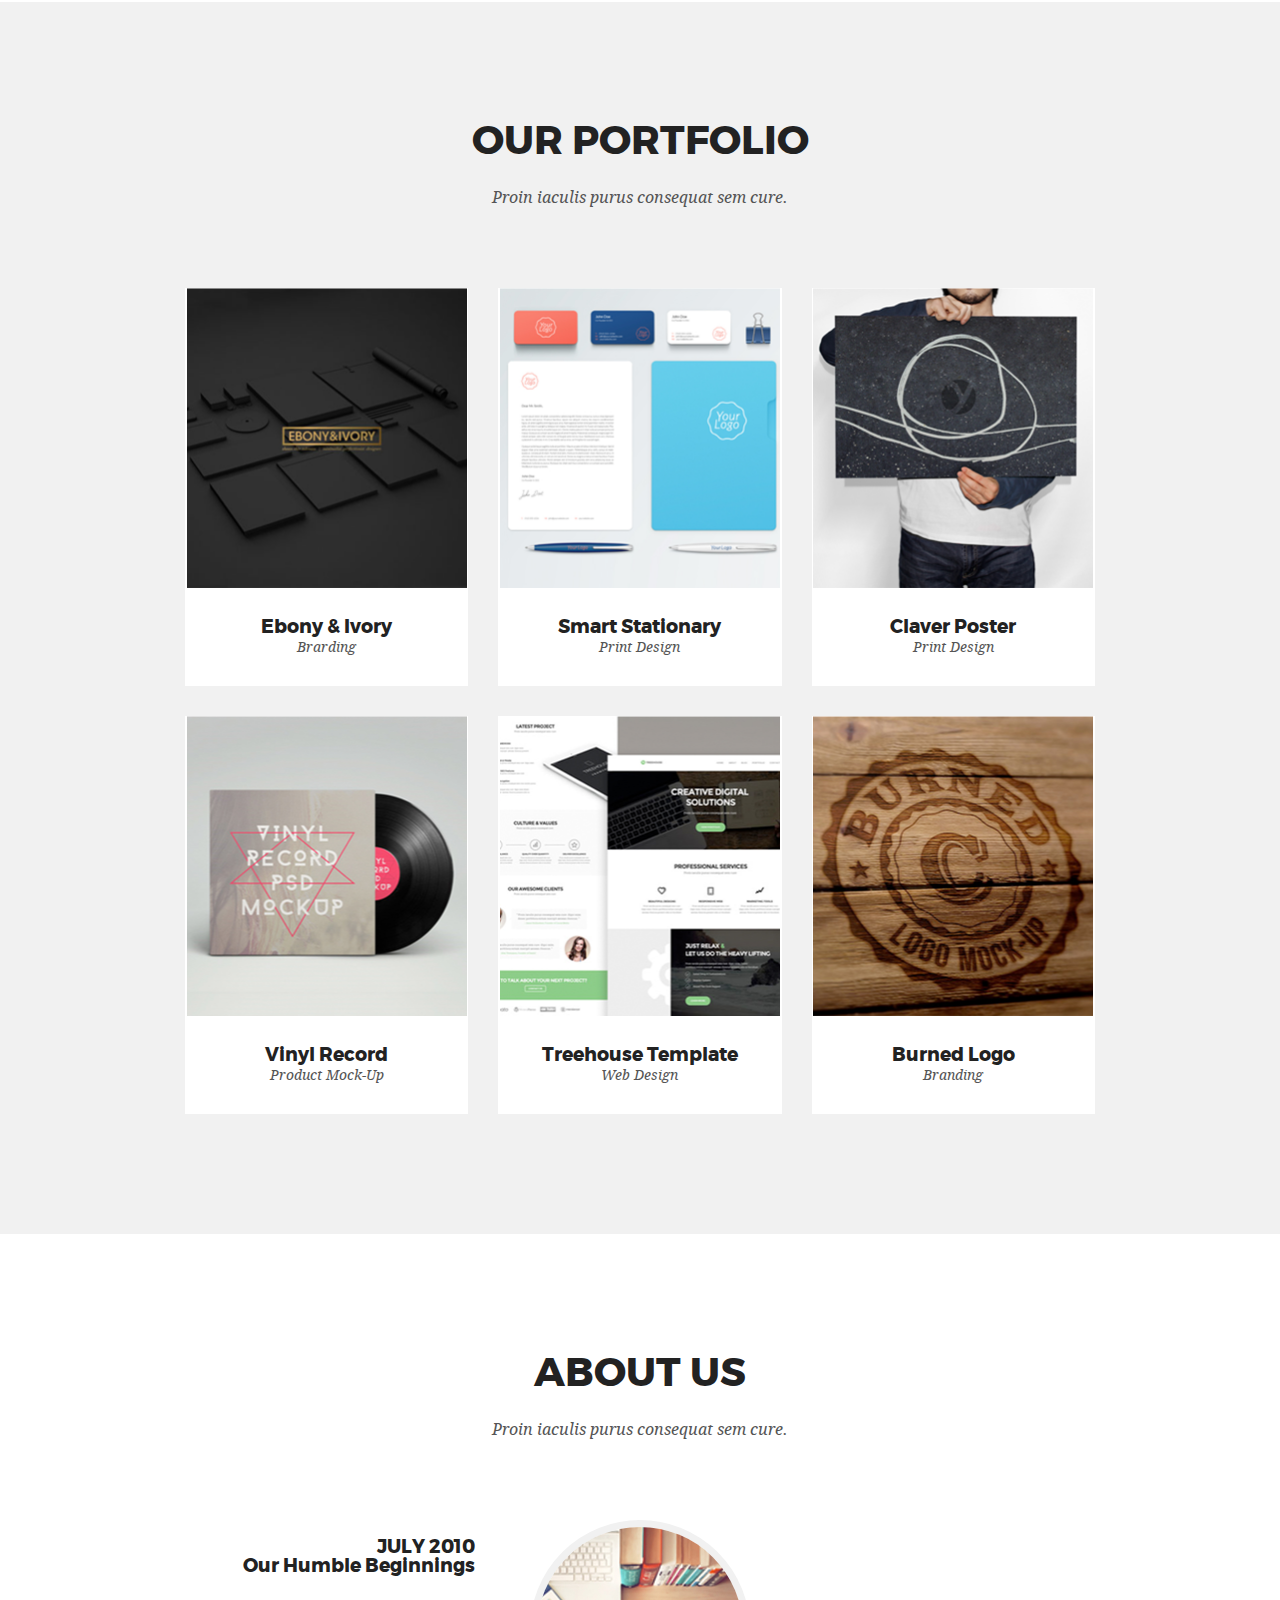
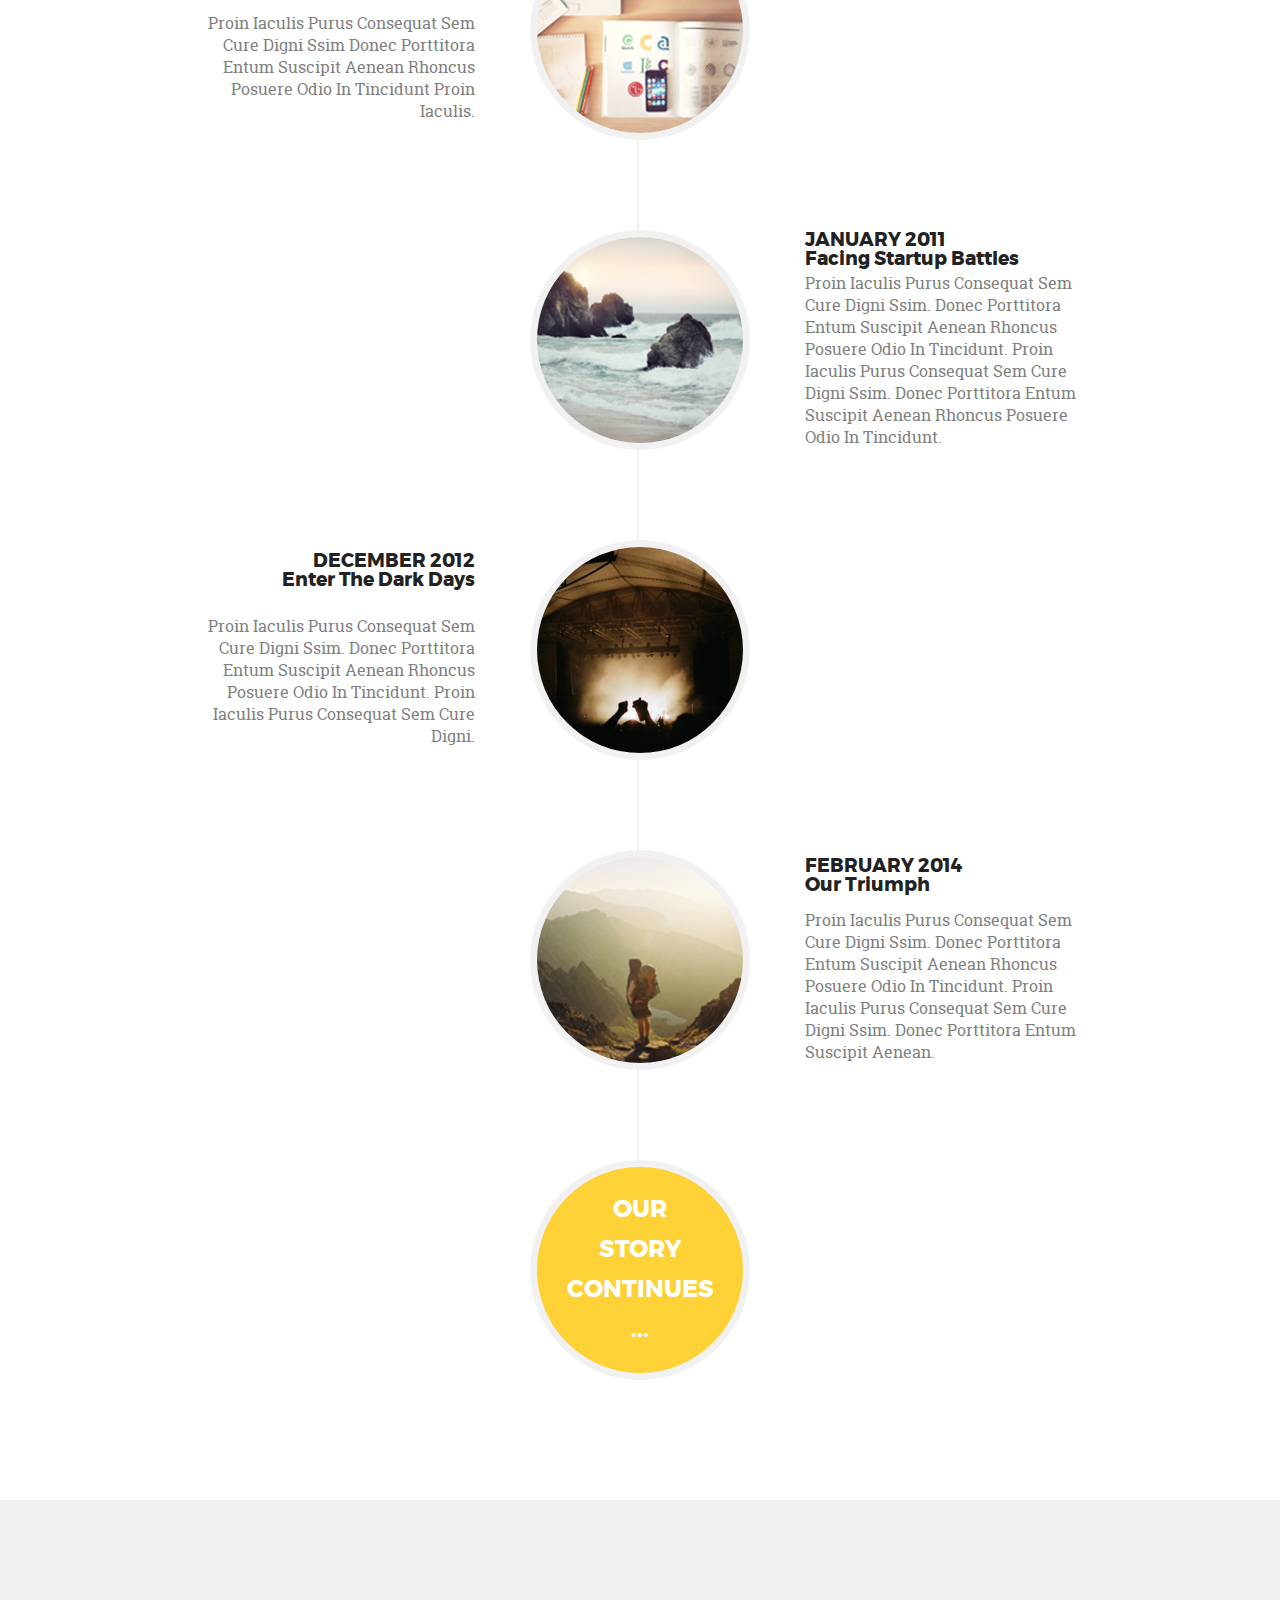
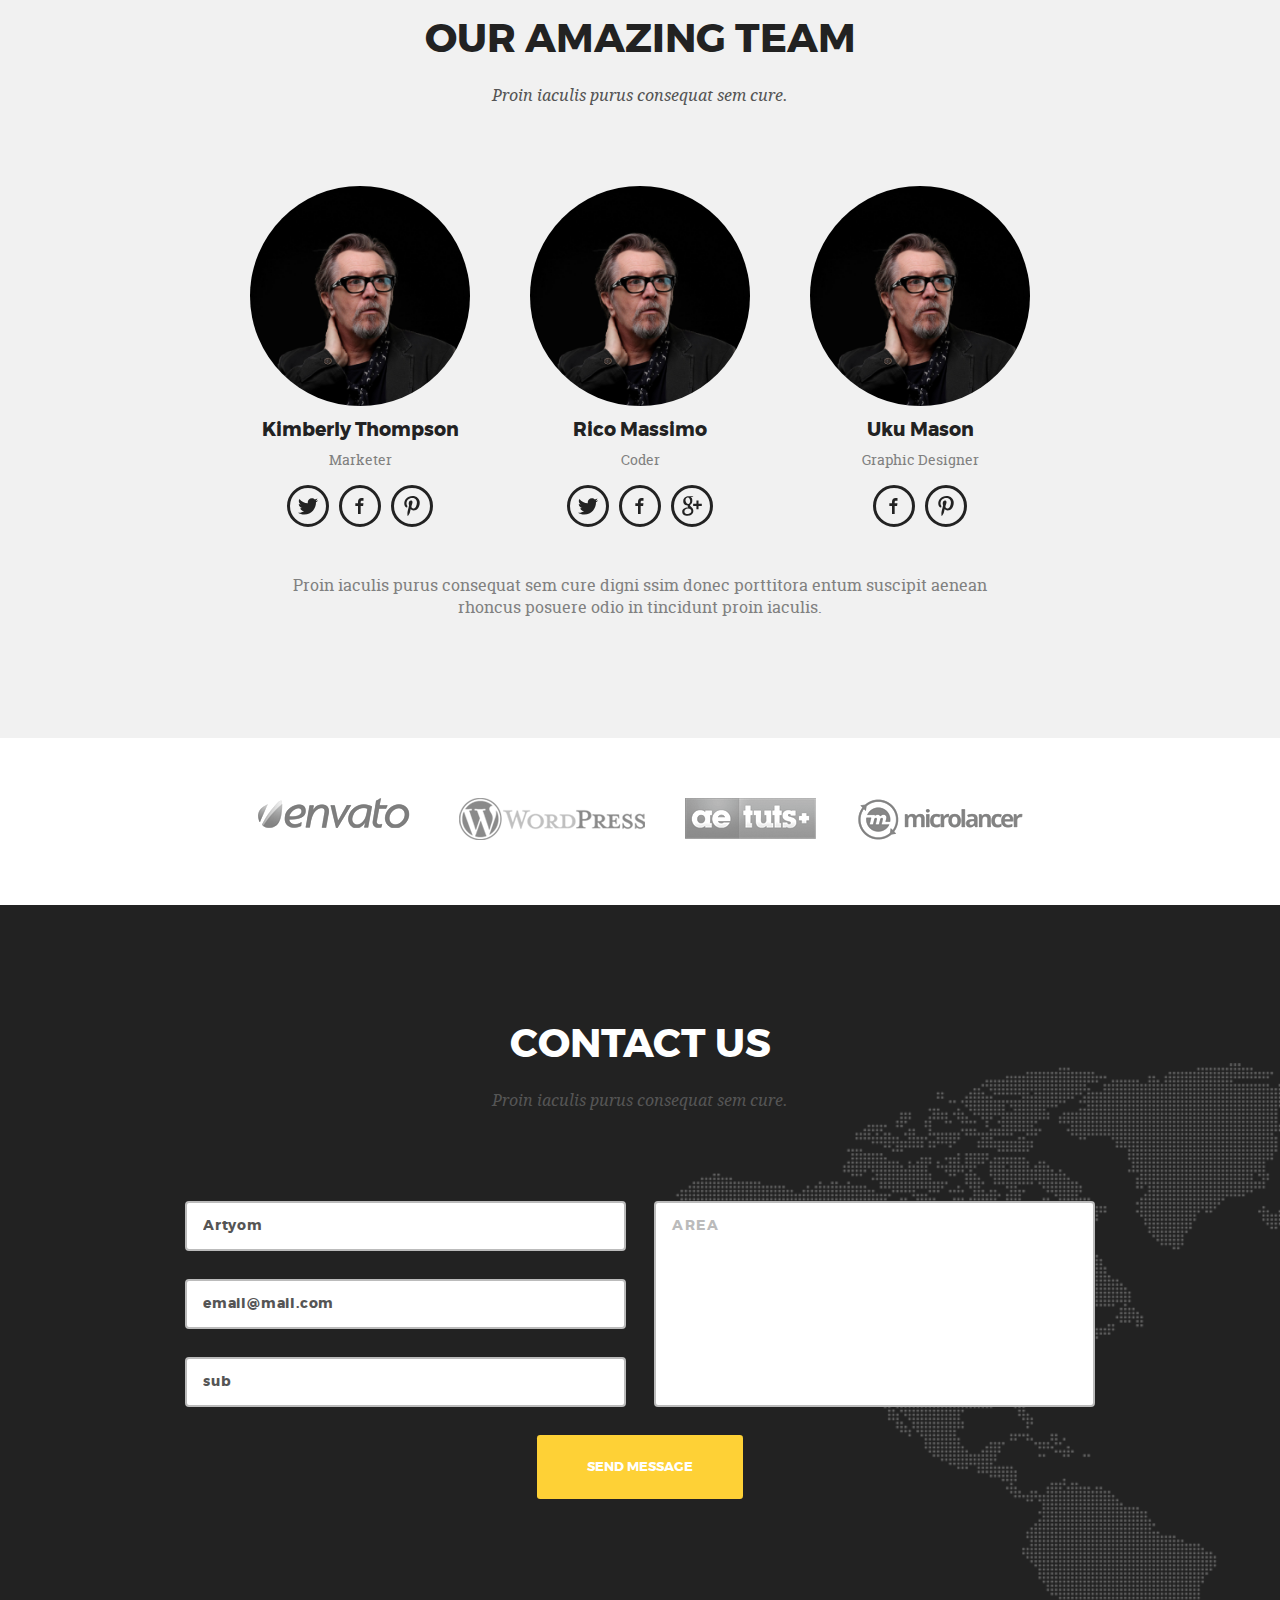
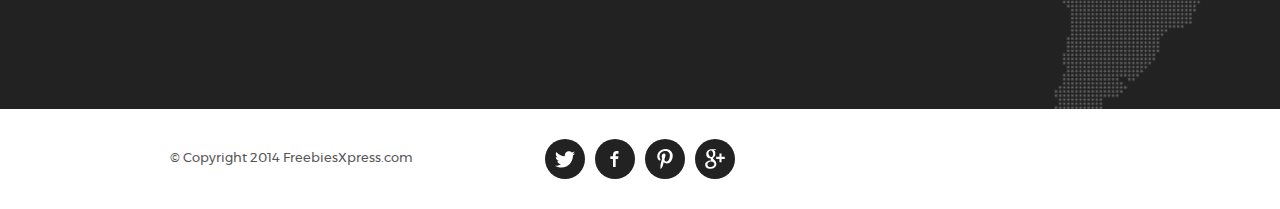
==== commit ede93027: "add burger menu" ====
--- a/index.html
+++ b/index.html
@@ -14,16 +14,21 @@
 
     <div class="container">
 
-        <header class="header">
+        <header class="header" id="header">
             <div class="wrapper">
                 <div class="nav">
-                    <div class="logo logo-site">Golden</div>
-                    <nav class="menu">
-                        <a href="#" class="menu_item">home</a>
-                        <a href="#" class="menu_item">services</a>
-                        <a href="#" class="menu_item">portfolio</a>
-                        <a href="#" class="menu_item">about</a>
-                        <a href="#" class="menu_item">contact</a>
+                    <div class="logo">Golden</div>
+                    <div class="burger">
+                        <span></span>
+                        <span></span>
+                        <span></span>
+                    </div>
+                    <nav class="menu menu-close">
+                        <a href="#header" class="menu_item">home</a>
+                        <a href="#services-container" class="menu_item">services</a>
+                        <a href="#portfolio-container" class="menu_item">portfolio</a>
+                        <a href="#about-container" class="menu_item">about</a>
+                        <a href="#contact-container" class="menu_item">contact</a>
                     </nav>
                 </div>
                 <div class="title-container">
@@ -35,7 +40,7 @@
         </header>
 
         <main class="main">
-            <div class="services-container">
+            <div class="services-container" id="services-container">
                 <div class="wrapper">
                     <h2>services</h2>
                     <div class="subtitle">Proin iaculis purus consequat sem cure.</div>
@@ -77,7 +82,7 @@
                 </div>
             </div>
 
-            <div class="portfolio-container">
+            <div class="portfolio-container" id="portfolio-container">
                 <div class="wrapper">
                     <h2>Our portfolio</h2>
                     <div class="subtitle">Proin iaculis purus consequat sem cure.</div>
@@ -128,7 +133,7 @@
                 </div>
             </div>
 
-            <div class="about-container">
+            <div class="about-container" id="about-container">
                 <div class="wrapper">
                     <h2>about us</h2>
                     <div class="subtitle">Proin iaculis purus consequat sem cure.</div>
@@ -273,7 +278,7 @@
                 </div>
             </div>
 
-            <div class="contact-container">
+            <div class="contact-container" id="contact-container">
                 <div class="wrapper">
                     <h2>Contact us</h2>
                     <div class="subtitle">Proin iaculis purus consequat sem cure.</div>
--- a/style/style.css
+++ b/style/style.css
@@ -181,7 +181,7 @@
 .wrapper {
   max-width: 940px;
   margin: 0 auto;
-  padding: 120px 0;
+  padding: 120px 15px;
 }
 
 .container {
@@ -221,7 +221,7 @@
 
 .header .wrapper {
   height: 100%;
-  padding: 40px 0;
+  padding-top: 40px;
 }
 
 .header .nav {
@@ -235,12 +235,80 @@
   -webkit-box-pack: justify;
       -ms-flex-pack: justify;
           justify-content: space-between;
+  -webkit-box-align: center;
+      -ms-flex-align: center;
+          align-items: center;
 }
 
 .header .nav .logo {
   font-family: "wisdom";
   font-size: 2rem;
   color: var(--orange);
+  position: relative;
+  z-index: 5;
+}
+
+.header .nav .burger {
+  width: 40px;
+  height: 30px;
+  position: fixed;
+  right: 15px;
+  z-index: 5;
+  cursor: pointer;
+}
+
+.header .nav .burger span {
+  display: block;
+  width: 100%;
+  height: 4px;
+  border-radius: 4px;
+  background-color: var(--orange);
+  -webkit-transition: all 0.3s;
+  transition: all 0.3s;
+  position: absolute;
+}
+
+.header .nav .burger span:nth-child(1) {
+  top: 0;
+}
+
+.header .nav .burger span:nth-child(2) {
+  top: 50%;
+  -webkit-transform: translateY(-50%);
+          transform: translateY(-50%);
+}
+
+.header .nav .burger span:nth-child(3) {
+  bottom: 0;
+}
+
+.header .nav .burger:hover span, .header .nav .burger:active span {
+  -webkit-box-shadow: 0 0 4px var(--orange);
+          box-shadow: 0 0 4px var(--orange);
+}
+
+@media (min-width: 768px) {
+  .header .nav .burger {
+    display: none;
+  }
+}
+
+.header .nav .burger-close span:nth-child(1) {
+  top: 50%;
+  -webkit-transform: translateY(-50%) rotate(45deg);
+          transform: translateY(-50%) rotate(45deg);
+}
+
+.header .nav .burger-close span:nth-child(2) {
+  -webkit-transform: rotateY(90deg);
+          transform: rotateY(90deg);
+  opacity: 0;
+}
+
+.header .nav .burger-close span:nth-child(3) {
+  top: 50%;
+  -webkit-transform: translateY(-50%) rotate(-45deg);
+          transform: translateY(-50%) rotate(-45deg);
 }
 
 .header .nav .menu {
@@ -269,26 +337,38 @@
   color: inherit;
 }
 
-@media (max-width: 550px) {
-  .header .nav {
+.header .nav .menu a:hover, .header .nav .menu a:active {
+  color: var(--orange);
+  text-shadow: 0px 0px 3px #fed136;
+}
+
+@media (max-width: 768px) {
+  .header .nav .menu {
     -webkit-box-orient: vertical;
     -webkit-box-direction: normal;
         -ms-flex-direction: column;
             flex-direction: column;
-    -webkit-box-align: center;
-        -ms-flex-align: center;
-            align-items: center;
-  }
-  .header .nav .logo {
-    -ms-flex-item-align: start;
-        align-self: flex-start;
-    font-size: 3rem;
-  }
-  .header .nav .menu {
-    margin-top: 30px;
-    gap: 20px;
-    font-size: 1.5rem;
-  }
+    -webkit-box-align: end;
+        -ms-flex-align: end;
+            align-items: flex-end;
+    font-size: 2rem;
+    background-color: var(--black);
+    color: var(--superLightGray);
+    width: 100%;
+    position: fixed;
+    top: 0;
+    left: 0;
+    right: 0;
+    z-index: 4;
+    padding: 100px 50px;
+    -webkit-transition: all ease-out 0.3s;
+    transition: all ease-out 0.3s;
+  }
+}
+
+.header .nav .menu-close {
+  -webkit-transform: translateY(-100%);
+          transform: translateY(-100%);
 }
 
 .header .title-container {
@@ -385,7 +465,7 @@
   display: grid;
   -ms-grid-columns: (1fr)[3];
       grid-template-columns: repeat(3, 1fr);
-  grid-gap: 36px;
+  grid-gap: 30px;
   padding-top: 80px;
 }
 
@@ -396,7 +476,7 @@
 }
 
 .main .portfolio-container .cards-container .card .image-container {
-  width: 290px;
+  width: 280px;
   height: 300px;
   position: relative;
   margin-inline: auto;
@@ -764,7 +844,7 @@
   -ms-grid-columns: (1fr)[2];
       grid-template-columns: repeat(2, 1fr);
   grid-gap: 28px;
-  margin-top: 90px;
+  margin: 90px 0;
 }
 
 .main .contact-container form input,
@@ -777,7 +857,7 @@
   background-color: var(--white);
   border: 2px solid var(--lightGray);
   border-radius: 4px;
-  padding: 1rem 1.5rem;
+  padding: 1rem 1rem;
   resize: none;
 }
 
@@ -832,8 +912,6 @@
         grid-template-columns: repeat(1, 1fr);
     -ms-grid-rows: (1fr)[6];
         grid-template-rows: repeat(6, 1fr);
-    margin-left: 40px;
-    margin-right: 40px;
   }
   .main .contact-container form textarea {
     -ms-grid-column: 1;
@@ -848,12 +926,6 @@
     -ms-grid-column-span: 1;
     grid-column: 1/2;
   }
-}
-
-.main .contact-container .output div {
-  background-color: var(--white);
-  padding: 5px;
-  margin: 5px;
 }
 
 .footer {
